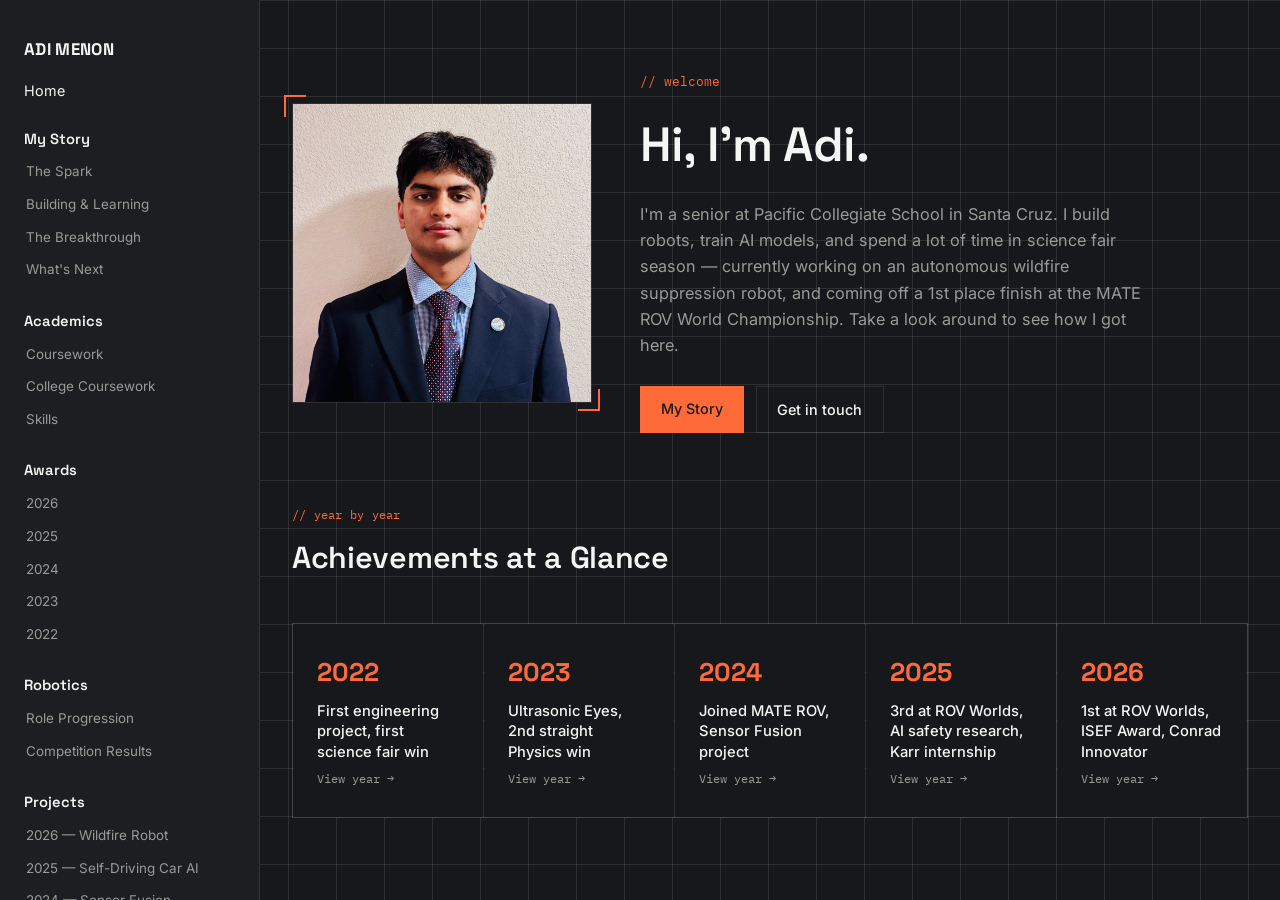
==== index.html @ d410057a "Add files via upload" ====
<!DOCTYPE html>
<html lang="en">
<head>
<meta charset="UTF-8">
<meta name="viewport" content="width=device-width, initial-scale=1.0">
<title>Adi Menon</title>
<meta name="description" content="Adi Menon — robotics, AI, and engineering">
<link rel="preconnect" href="https://fonts.googleapis.com">
<link rel="preconnect" href="https://fonts.gstatic.com" crossorigin>
<link href="https://fonts.googleapis.com/css2?family=Space+Grotesk:wght@500;600;700&family=Inter:wght@400;500;600&family=IBM+Plex+Mono:wght@500&display=swap" rel="stylesheet">
<link rel="stylesheet" href="styles.css">
</head>
<body>

<button class="nav-toggle" id="navToggle" aria-label="Open menu" aria-expanded="false">
  <span></span><span></span><span></span>
</button>

<nav class="sidebar" id="sidebar">
  <a class="brand" href="index.html">ADI MENON</a>
  <a class="sidebar-home active" href="index.html">Home</a>
  <div class="nav-group">
    <a class="nav-group-heading" href="story.html">My Story</a>
    <a class="sub-link" href="story.html#spark">The Spark</a>
    <a class="sub-link" href="story.html#building">Building &amp; Learning</a>
    <a class="sub-link" href="story.html#breakthrough">The Breakthrough</a>
    <a class="sub-link" href="story.html#next">What's Next</a>
  </div>
  <div class="nav-group">
    <a class="nav-group-heading" href="academics.html">Academics</a>
    <a class="sub-link" href="academics.html#coursework">Coursework</a>
    <a class="sub-link" href="academics.html#college-courses">College Coursework</a>
    <a class="sub-link" href="academics.html#skills">Skills</a>
  </div>
  <div class="nav-group">
    <a class="nav-group-heading" href="awards.html">Awards</a>
    <a class="sub-link" href="awards.html#awards-2026">2026</a>
    <a class="sub-link" href="awards.html#awards-2025">2025</a>
    <a class="sub-link" href="awards.html#awards-2024">2024</a>
    <a class="sub-link" href="awards.html#awards-2023">2023</a>
    <a class="sub-link" href="awards.html#awards-2022">2022</a>
  </div>
  <div class="nav-group">
    <a class="nav-group-heading" href="robotics.html">Robotics</a>
    <a class="sub-link" href="robotics.html#role-progression">Role Progression</a>
    <a class="sub-link" href="robotics.html#competition-results">Competition Results</a>
  </div>
  <div class="nav-group">
    <a class="nav-group-heading" href="projects.html">Projects</a>
    <a class="sub-link" href="projects.html#project-2026">2026 — Wildfire Robot</a>
    <a class="sub-link" href="projects.html#project-2025">2025 — Self-Driving Car AI</a>
    <a class="sub-link" href="projects.html#project-2024">2024 — Sensor Fusion</a>
    <a class="sub-link" href="projects.html#project-2023">2023 — Ultrasonic Eyes</a>
    <a class="sub-link" href="projects.html#project-2022">2022 — Flying Drones</a>
  </div>
  <div class="nav-group">
    <a class="nav-group-heading" href="press.html">Press</a>
  </div>
  <div class="nav-group">
    <a class="nav-group-heading" href="community.html">Community</a>
    <a class="sub-link" href="community.html#volunteering">Volunteering</a>
    <a class="sub-link" href="community.html#hobbies">Hobbies</a>
  </div>
  <a class="sidebar-contact" href="contact.html">Contact</a>
</nav>

<main>

  <section class="hero">
    <div class="hero-media">
      <img src="assets/adi_profile_headshot.jpeg" alt="Adi Menon">
      <div class="corner corner-tl"></div>
      <div class="corner corner-br"></div>
    </div>
    <div class="hero-content">
      <p class="hero-tag">// welcome</p>
      <h1>Hi, I'm Adi.</h1>
      <p class="hero-bio">
        I'm a senior at Pacific Collegiate School in Santa Cruz. I build robots,
        train AI models, and spend a lot of time in science fair season &mdash;
        currently working on an autonomous wildfire suppression robot, and
        coming off a 1st place finish at the MATE ROV World Championship.
        Take a look around to see how I got here.
      </p>
      <div class="hero-actions">
        <a class="btn" href="story.html">My Story</a>
        <a class="btn btn-ghost" href="contact.html">Get in touch</a>
      </div>
    </div>
  </section>

  <section class="year-cards-section">
    <div class="block-head">
      <span class="eyebrow-mono">// year by year</span>
      <h2>Achievements at a Glance</h2>
    </div>
    <div class="year-cards-grid">
      <a class="year-card" href="year-2022.html">
        <span class="year-card-year">2022</span>
        <span class="year-card-headline">First engineering project, first science fair win</span>
        <span class="year-card-more">View year &rarr;</span>
      </a>
      <a class="year-card" href="year-2023.html">
        <span class="year-card-year">2023</span>
        <span class="year-card-headline">Ultrasonic Eyes, 2nd straight Physics win</span>
        <span class="year-card-more">View year &rarr;</span>
      </a>
      <a class="year-card" href="year-2024.html">
        <span class="year-card-year">2024</span>
        <span class="year-card-headline">Joined MATE ROV, Sensor Fusion project</span>
        <span class="year-card-more">View year &rarr;</span>
      </a>
      <a class="year-card" href="year-2025.html">
        <span class="year-card-year">2025</span>
        <span class="year-card-headline">3rd at ROV Worlds, AI safety research, Karr internship</span>
        <span class="year-card-more">View year &rarr;</span>
      </a>
      <a class="year-card" href="year-2026.html">
        <span class="year-card-year">2026</span>
        <span class="year-card-headline">1st at ROV Worlds, ISEF Award, Conrad Innovator</span>
        <span class="year-card-more">View year &rarr;</span>
      </a>
    </div>
  </section>

</main>

<script src="script.js"></script>
</body>
</html>
---- styles.css ----
:root {
  --navy: #17181B;
  --panel: #1F2124;
  --panel-2: #1C1E21;
  --line: #F2F2F0;
  --line-dim: rgba(242, 242, 240, 0.10);
  --signal: #FF6A39;
  --muted: #9A9A96;
  --white: #F5F5F3;

  --display: "Space Grotesk", "Inter", sans-serif;
  --sans: "Inter", -apple-system, BlinkMacSystemFont, sans-serif;
  --mono: "IBM Plex Mono", monospace;
}

* { box-sizing: border-box; }

html { scroll-behavior: smooth; }

@media (prefers-reduced-motion: reduce) {
  html { scroll-behavior: auto; }
  * { transition: none !important; animation: none !important; }
}

body {
  margin: 0;
  background:
    linear-gradient(var(--line-dim) 1px, transparent 1px),
    linear-gradient(90deg, var(--line-dim) 1px, transparent 1px),
    var(--navy);
  background-size: 48px 48px, 48px 48px, auto;
  color: var(--white);
  font-family: var(--sans);
  line-height: 1.6;
}

a { color: inherit; }

h1, h2, h3 {
  font-family: var(--display);
  font-weight: 600;
  margin: 0;
  letter-spacing: -0.01em;
}

main {
  margin-left: 260px;
}

/* ---------- Sidebar nav (always visible, no dropdowns) ---------- */

.sidebar {
  position: fixed;
  top: 0;
  left: 0;
  bottom: 0;
  width: 260px;
  padding: 2.25rem 1.5rem;
  overflow-y: auto;
  background: var(--panel-2);
  border-right: 1px solid var(--line-dim);
  z-index: 40;
  display: flex;
  flex-direction: column;
  gap: 1.6rem;
}

.brand {
  font-family: var(--display);
  font-weight: 700;
  font-size: 1.05rem;
  letter-spacing: 0.02em;
  text-decoration: none;
  color: var(--white);
}

.sidebar-home {
  font-size: 0.9rem;
  text-decoration: none;
  color: var(--muted);
  margin-top: -0.6rem;
}

.sidebar-home:hover,
.sidebar-home.active { color: var(--white); }

.nav-group {
  display: flex;
  flex-direction: column;
  gap: 0.3rem;
}

.nav-group-heading {
  font-family: var(--display);
  font-size: 0.92rem;
  font-weight: 600;
  text-decoration: none;
  color: var(--white);
  margin-bottom: 0.15rem;
}

.nav-group-heading:hover { color: var(--signal); }

.nav-group-heading.active { color: var(--signal); }

.nav-group a.sub-link {
  font-size: 0.84rem;
  text-decoration: none;
  color: var(--muted);
  padding: 0.2rem 0 0.2rem 0.15rem;
  border-left: 2px solid transparent;
  margin-left: -0.15rem;
  transition: color 0.15s ease, border-color 0.15s ease;
}

.nav-group a.sub-link:hover {
  color: var(--white);
  border-left-color: var(--signal);
}

.sidebar-contact {
  margin-top: auto;
  font-size: 0.9rem;
  font-weight: 500;
  text-decoration: none;
  color: var(--signal);
}

.sidebar-contact:hover { color: #FF8557; }

.nav-toggle {
  display: none;
}

/* ---------- Page header (subpages) ---------- */

.page-header {
  max-width: 1080px;
  margin: 0 auto;
  padding: 3.5rem 2rem 2.5rem;
  border-bottom: 1px solid var(--line-dim);
}

.page-header h1 {
  font-size: 2.3rem;
  margin: 0.5rem 0 0.75rem;
}

.page-header p {
  color: var(--muted);
  max-width: 60ch;
  margin: 0;
}

/* ---------- Hero (home only) ---------- */

.hero {
  max-width: 1080px;
  margin: 0 auto;
  padding: 4.5rem 2rem 3.5rem;
  display: grid;
  grid-template-columns: 300px 1fr;
  gap: 3rem;
  align-items: center;
}

.hero-media {
  position: relative;
}

.hero-media img {
  width: 100%;
  aspect-ratio: 1 / 1;
  object-fit: cover;
  display: block;
  border: 1px solid var(--line-dim);
}

.corner {
  position: absolute;
  width: 22px;
  height: 22px;
  border: 2px solid var(--signal);
}

.corner-tl { top: -8px; left: -8px; border-right: none; border-bottom: none; }
.corner-br { bottom: -8px; right: -8px; border-left: none; border-top: none; }

.hero-tag {
  font-family: var(--mono);
  font-size: 0.8rem;
  color: var(--signal);
  margin: 0 0 0.9rem 0;
}

.hero-content h1 {
  font-size: 3rem;
  margin-bottom: 1.1rem;
}

.hero-bio {
  max-width: 52ch;
  color: var(--muted);
  font-size: 1.02rem;
  margin-bottom: 1.75rem;
}

.hero-actions {
  display: flex;
  gap: 0.75rem;
}

.btn {
  display: inline-block;
  text-decoration: none;
  font-size: 0.9rem;
  font-weight: 500;
  padding: 0.7rem 1.3rem;
  background: var(--signal);
  color: var(--navy);
  transition: background 0.15s ease, transform 0.15s ease;
}

.btn:hover { background: #FF8557; }

.btn-ghost {
  background: transparent;
  color: var(--white);
  border: 1px solid var(--line-dim);
}

.btn-ghost:hover { background: var(--panel); }

/* ---------- Stat strip ---------- */

.stat-strip {
  max-width: 1080px;
  margin: 0 auto;
  padding: 0 2rem 3.5rem;
  display: grid;
  grid-template-columns: repeat(4, 1fr);
  border-top: 1px solid var(--line-dim);
  border-bottom: 1px solid var(--line-dim);
}

.stat {
  padding: 1.75rem 1.25rem;
  border-left: 1px solid var(--line-dim);
  display: flex;
  flex-direction: column;
  gap: 0.4rem;
}

.stat:first-child { border-left: none; }

.stat-num {
  font-family: var(--display);
  font-size: 2.1rem;
  font-weight: 700;
  color: var(--signal);
}

.stat-label {
  font-size: 0.82rem;
  color: var(--muted);
  line-height: 1.4;
}

/* ---------- Section blocks ---------- */

.block {
  max-width: 1080px;
  margin: 0 auto;
  padding: 4.5rem 2rem;
}

.block-panel {
  max-width: none;
  background: var(--panel-2);
  border-top: 1px solid var(--line-dim);
  border-bottom: 1px solid var(--line-dim);
}

.block-panel > * {
  max-width: 1080px;
  margin-left: auto;
  margin-right: auto;
}

.block-head {
  margin-bottom: 2.5rem;
}

.eyebrow-mono {
  display: block;
  font-family: var(--mono);
  font-size: 0.75rem;
  color: var(--signal);
  margin-bottom: 0.6rem;
  letter-spacing: 0.02em;
}

.block-head h2 {
  font-size: 1.9rem;
}

/* Awards */

.award-grid {
  display: grid;
  grid-template-columns: repeat(3, 1fr);
  gap: 1px;
  background: var(--line-dim);
  border: 1px solid var(--line-dim);
}

.award-card {
  background: var(--navy);
  padding: 1.5rem;
  display: flex;
  flex-direction: column;
  gap: 0.4rem;
}

.award-year {
  font-family: var(--mono);
  font-size: 0.75rem;
  color: var(--signal);
}

.award-card h3 {
  font-size: 1.05rem;
}

.award-card p {
  margin: 0;
  color: var(--muted);
  font-size: 0.9rem;
}

/* Press */

.press-grid {
  display: grid;
  grid-template-columns: repeat(auto-fit, minmax(240px, 1fr));
  gap: 1.25rem;
}

.press-card {
  display: block;
  text-decoration: none;
  padding: 1.5rem;
  border: 1px solid var(--line-dim);
  transition: border-color 0.15s ease, transform 0.15s ease;
}

.press-card:hover {
  border-color: var(--signal);
  transform: translateY(-2px);
}

.press-source {
  font-family: var(--mono);
  font-size: 0.72rem;
  color: var(--muted);
  text-transform: uppercase;
  letter-spacing: 0.04em;
}

.press-card h3 {
  font-size: 1.05rem;
  margin: 0.6rem 0 1rem;
  color: var(--white);
}

.press-link {
  font-size: 0.85rem;
  color: var(--signal);
}

.press-note {
  margin-top: 1.5rem;
  font-size: 0.85rem;
  color: var(--muted);
  font-style: italic;
}

/* Projects */

.project-grid {
  display: grid;
  grid-template-columns: repeat(2, 1fr);
  gap: 1.5rem;
}

.project-card {
  border: 1px solid var(--line-dim);
  overflow: hidden;
}

.project-media {
  aspect-ratio: 16 / 9;
  overflow: hidden;
  background: var(--panel);
}

.project-media img {
  width: 100%;
  height: 100%;
  object-fit: cover;
  display: block;
}

.project-card h3,
.project-card > .project-year,
.project-card > p {
  margin: 0;
  padding: 0 1.25rem;
}

.project-year {
  display: block;
  font-family: var(--mono);
  font-size: 0.72rem;
  color: var(--signal);
  margin-top: 1.1rem !important;
}

.project-card h3 {
  font-size: 1.05rem;
  margin: 0.5rem 0 0.6rem !important;
}

.project-card p {
  color: var(--muted);
  font-size: 0.9rem;
  padding-bottom: 1.25rem !important;
}

/* Entry list (Robotics, Community) */

.entry-list {
  display: flex;
  flex-direction: column;
  gap: 1.75rem;
}

.entry {
  padding-bottom: 1.75rem;
  border-bottom: 1px solid var(--line-dim);
}

.entry:last-child { border-bottom: none; padding-bottom: 0; }

.entry h3 {
  font-size: 1.1rem;
  margin-bottom: 0.4rem;
}

.entry p {
  margin: 0;
  color: var(--muted);
}

/* Horizontal timeline */

.timeline-h {
  display: grid;
  grid-template-columns: repeat(4, 1fr);
  gap: 1.5rem;
}

.timeline-h-entry {
  border-top: 2px solid var(--signal);
  padding-top: 1rem;
}

.timeline-h-year {
  font-family: var(--mono);
  font-size: 0.75rem;
  color: var(--muted);
}

.timeline-h-entry h3 {
  font-size: 1.05rem;
  margin: 0.4rem 0 0.35rem;
}

.timeline-h-entry p {
  margin: 0;
  color: var(--muted);
  font-size: 0.9rem;
}

/* Contact */

.contact-block {
  text-align: center;
  padding-top: 3rem;
  padding-bottom: 3rem;
}

.contact-block h2 {
  font-size: 1.8rem;
  margin-bottom: 1.5rem;
}

.site-footer {
  text-align: center;
  padding: 2rem 2rem 3rem;
}

.site-footer a {
  font-size: 0.85rem;
  color: var(--muted);
  text-decoration: none;
}

.site-footer a:hover { color: var(--white); }

/* ---------- Storytelling chapters ---------- */

.chapter {
  max-width: 1080px;
  margin: 0 auto;
  padding: 4.5rem 2rem;
  display: grid;
  grid-template-columns: 90px 1fr;
  gap: 2.5rem;
}

.chapter-panel {
  max-width: none;
  background: var(--panel-2);
  border-top: 1px solid var(--line-dim);
  border-bottom: 1px solid var(--line-dim);
}

.chapter-panel > .chapter-marker,
.chapter-panel > .chapter-body {
  max-width: 1080px;
}

.chapter-panel {
  display: block;
}

.chapter-panel .chapter-inner {
  display: grid;
}

.chapter-marker {
  display: flex;
  flex-direction: column;
  align-items: center;
  gap: 0.75rem;
}

.chapter-num {
  font-family: var(--mono);
  font-size: 0.85rem;
  color: var(--signal);
  border: 1px solid var(--signal);
  width: 34px;
  height: 34px;
  border-radius: 50%;
  display: flex;
  align-items: center;
  justify-content: center;
  flex-shrink: 0;
}

.chapter-line {
  width: 1px;
  flex: 1;
  background: var(--line-dim);
}

.chapter-line-end {
  background: linear-gradient(to bottom, var(--line-dim), transparent);
}

.chapter-body h2 {
  font-size: 1.9rem;
  margin: 0.4rem 0 1.2rem;
}

.chapter-text {
  color: var(--muted);
  max-width: 62ch;
  margin: 0 0 1.1rem;
}

.chapter-text strong {
  color: var(--white);
  font-weight: 600;
}

.chip-row {
  display: flex;
  flex-wrap: wrap;
  gap: 0.6rem;
  margin-top: 1.5rem;
}

.chip {
  font-family: var(--mono);
  font-size: 0.72rem;
  color: var(--white);
  border: 1px solid var(--line-dim);
  padding: 0.45rem 0.8rem;
  white-space: nowrap;
}

.press-inline {
  margin-top: 2.5rem;
  padding-top: 2rem;
  border-top: 1px solid var(--line-dim);
}

.press-inline-label {
  font-family: var(--mono);
  font-size: 0.75rem;
  color: var(--signal);
  margin: 0 0 1.25rem;
}

@media (max-width: 880px) {
  .sidebar {
    transform: translateX(-100%);
    transition: transform 0.2s ease;
    box-shadow: 4px 0 20px rgba(0,0,0,0.4);
  }

  .sidebar.open {
    transform: translateX(0);
  }

  .nav-toggle {
    display: flex;
    flex-direction: column;
    justify-content: center;
    gap: 4px;
    position: fixed;
    top: 1.1rem;
    left: 1.1rem;
    z-index: 60;
    width: 38px;
    height: 38px;
    border-radius: 4px;
    border: 1px solid var(--line-dim);
    background: var(--panel-2);
    cursor: pointer;
    align-items: center;
  }

  .nav-toggle span {
    width: 18px;
    height: 2px;
    background: var(--white);
  }

  main {
    margin-left: 0;
    padding-top: 3.5rem;
  }
}


.year-cards-section {
  max-width: 1080px;
  margin: 0 auto;
  padding: 1rem 2rem 4.5rem;
}

.year-cards-grid {
  display: grid;
  grid-template-columns: repeat(5, 1fr);
  gap: 1px;
  background: var(--line-dim);
  border: 1px solid var(--line-dim);
}

.year-card {
  background: var(--navy);
  padding: 1.75rem 1.5rem;
  text-decoration: none;
  display: flex;
  flex-direction: column;
  gap: 0.5rem;
  transition: background 0.15s ease;
}

.year-card:hover {
  background: var(--panel);
}

.year-card-year {
  font-family: var(--display);
  font-size: 1.6rem;
  font-weight: 700;
  color: var(--signal);
}

.year-card-headline {
  font-size: 0.92rem;
  color: var(--white);
  font-weight: 500;
  line-height: 1.4;
}

.year-card-more {
  margin-top: auto;
  font-family: var(--mono);
  font-size: 0.72rem;
  color: var(--muted);
}

@media (max-width: 880px) {
  .year-cards-grid {
    grid-template-columns: 1fr;
  }
}

/* ---------- Year detail pages ---------- */

.year-nav {
  display: flex;
  justify-content: space-between;
  max-width: 1080px;
  margin: 0 auto;
  padding: 1.5rem 2rem 0;
  font-family: var(--mono);
  font-size: 0.8rem;
}

.year-nav a {
  text-decoration: none;
  color: var(--muted);
}

.year-nav a:hover { color: var(--signal); }

.year-nav .disabled {
  color: rgba(154, 154, 150, 0.3);
  pointer-events: none;
}



.media-gallery {
  display: grid;
  grid-template-columns: repeat(4, 1fr);
  gap: 0.6rem;
  margin-top: 1.75rem;
}

.media-gallery img {
  width: 100%;
  aspect-ratio: 4 / 3;
  object-fit: cover;
  border: 1px solid var(--line-dim);
  cursor: zoom-in;
}

.video-embed {
  margin-top: 1.5rem;
}

.video-embed video {
  width: 100%;
  max-width: 640px;
  display: block;
  border: 1px solid var(--line-dim);
  background: #000;
}

.media-caption {
  font-family: var(--mono);
  font-size: 0.75rem;
  color: var(--muted);
  margin: 0.6rem 0 0;
}

@media (max-width: 880px) {
  .media-gallery {
    grid-template-columns: repeat(2, 1fr);
  }

  .hero {
    grid-template-columns: 1fr;
    padding-top: 3rem;
  }

  .hero-media { max-width: 220px; }

  .hero-content h1 { font-size: 2.2rem; }

  .stat-strip {
    grid-template-columns: repeat(2, 1fr);
  }

  .stat:nth-child(3) { border-left: none; }

  .award-grid,
  .press-grid,
  .project-grid,
  .timeline-h {
    grid-template-columns: 1fr;
  }
}
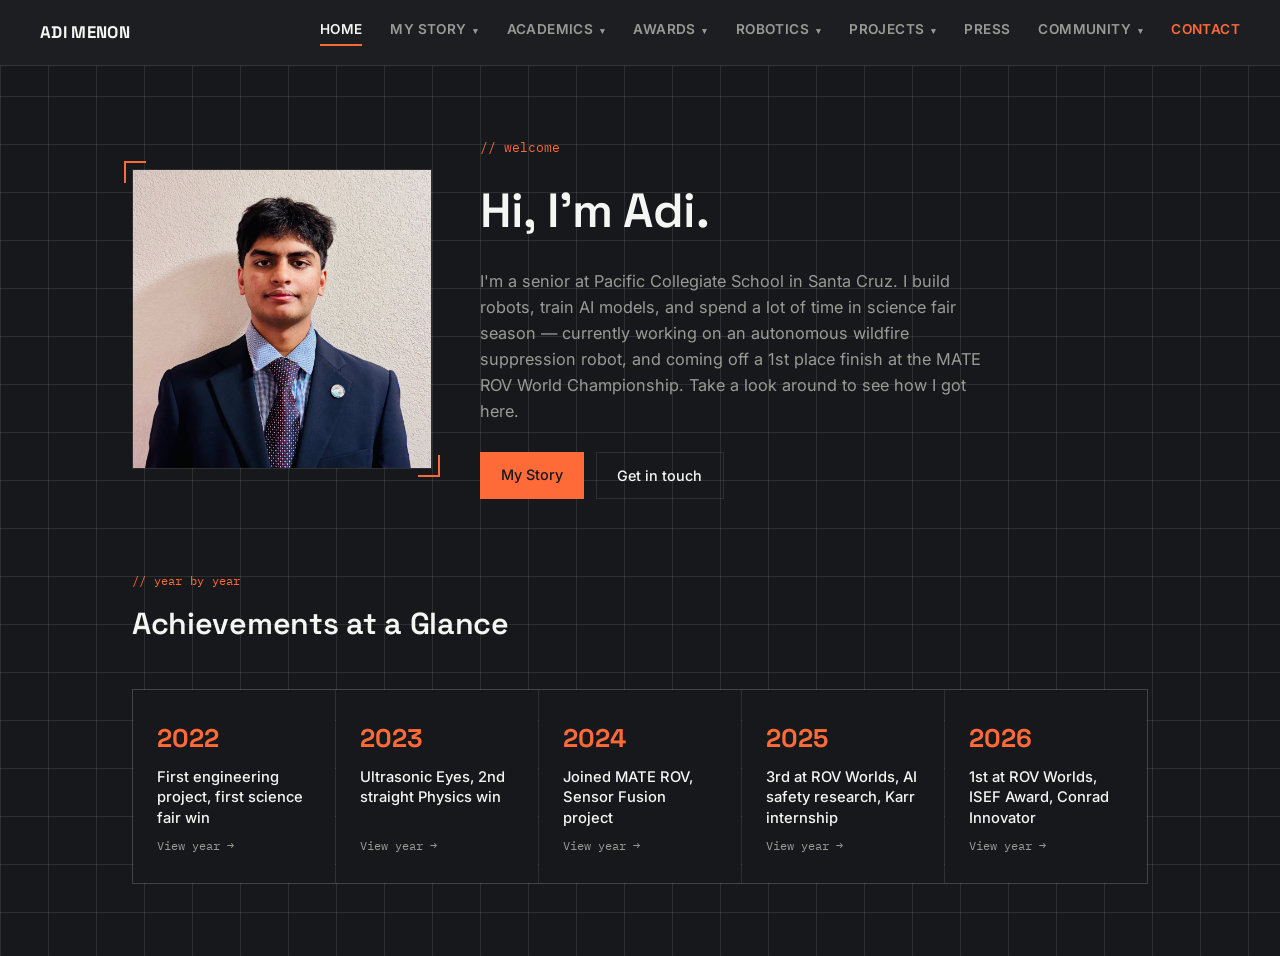
==== commit e2bff8ca: "Add files via upload" ====
--- a/index.html
+++ b/index.html
@@ -12,57 +12,143 @@
 </head>
 <body>
 
-<button class="nav-toggle" id="navToggle" aria-label="Open menu" aria-expanded="false">
-  <span></span><span></span><span></span>
-</button>
-
-<nav class="sidebar" id="sidebar">
+<header class="topbar">
   <a class="brand" href="index.html">ADI MENON</a>
-  <a class="sidebar-home active" href="index.html">Home</a>
-  <div class="nav-group">
-    <a class="nav-group-heading" href="story.html">My Story</a>
-    <a class="sub-link" href="story.html#spark">The Spark</a>
-    <a class="sub-link" href="story.html#building">Building &amp; Learning</a>
-    <a class="sub-link" href="story.html#breakthrough">The Breakthrough</a>
-    <a class="sub-link" href="story.html#next">What's Next</a>
-  </div>
-  <div class="nav-group">
-    <a class="nav-group-heading" href="academics.html">Academics</a>
-    <a class="sub-link" href="academics.html#coursework">Coursework</a>
-    <a class="sub-link" href="academics.html#college-courses">College Coursework</a>
-    <a class="sub-link" href="academics.html#skills">Skills</a>
-  </div>
-  <div class="nav-group">
-    <a class="nav-group-heading" href="awards.html">Awards</a>
-    <a class="sub-link" href="awards.html#awards-2026">2026</a>
-    <a class="sub-link" href="awards.html#awards-2025">2025</a>
-    <a class="sub-link" href="awards.html#awards-2024">2024</a>
-    <a class="sub-link" href="awards.html#awards-2023">2023</a>
-    <a class="sub-link" href="awards.html#awards-2022">2022</a>
-  </div>
-  <div class="nav-group">
-    <a class="nav-group-heading" href="robotics.html">Robotics</a>
-    <a class="sub-link" href="robotics.html#role-progression">Role Progression</a>
-    <a class="sub-link" href="robotics.html#competition-results">Competition Results</a>
-  </div>
-  <div class="nav-group">
-    <a class="nav-group-heading" href="projects.html">Projects</a>
-    <a class="sub-link" href="projects.html#project-2026">2026 — Wildfire Robot</a>
-    <a class="sub-link" href="projects.html#project-2025">2025 — Self-Driving Car AI</a>
-    <a class="sub-link" href="projects.html#project-2024">2024 — Sensor Fusion</a>
-    <a class="sub-link" href="projects.html#project-2023">2023 — Ultrasonic Eyes</a>
-    <a class="sub-link" href="projects.html#project-2022">2022 — Flying Drones</a>
-  </div>
-  <div class="nav-group">
-    <a class="nav-group-heading" href="press.html">Press</a>
-  </div>
-  <div class="nav-group">
-    <a class="nav-group-heading" href="community.html">Community</a>
-    <a class="sub-link" href="community.html#volunteering">Volunteering</a>
-    <a class="sub-link" href="community.html#hobbies">Hobbies</a>
-  </div>
-  <a class="sidebar-contact" href="contact.html">Contact</a>
-</nav>
+  <button class="nav-toggle" id="navToggle" aria-label="Open menu" aria-expanded="false">
+    <span></span><span></span><span></span>
+  </button>
+  <nav class="topnav" id="topnav">
+    <a href="index.html" class="active">Home</a>
+    <div class="nav-item">
+      <a href="story.html">My Story <span class="caret">&#9662;</span></a>
+      <div class="dropdown-panel">
+        <div class="dropdown-panel-inner">
+          <a class="dropdown-card" href="story.html#spark">
+            <span class="dropdown-card-title">The Spark</span>
+            <span class="dropdown-card-sub">2020–2023 · CZU fire → first robots</span>
+          </a>
+          <a class="dropdown-card" href="story.html#building">
+            <span class="dropdown-card-title">Building &amp; Learning</span>
+            <span class="dropdown-card-sub">2023–2025 · ROV team, AI research</span>
+          </a>
+          <a class="dropdown-card" href="story.html#breakthrough">
+            <span class="dropdown-card-title">The Breakthrough</span>
+            <span class="dropdown-card-sub">2026 · ROV Worlds win, ISEF, Conrad</span>
+          </a>
+          <a class="dropdown-card" href="story.html#next">
+            <span class="dropdown-card-title">What's Next</span>
+            <span class="dropdown-card-sub">Wildfire robot, senior year</span>
+          </a>
+        </div>
+      </div>
+    </div>
+    <div class="nav-item">
+      <a href="academics.html">Academics <span class="caret">&#9662;</span></a>
+      <div class="dropdown-panel">
+        <div class="dropdown-panel-inner">
+          <a class="dropdown-card" href="academics.html#coursework">
+            <span class="dropdown-card-title">Coursework</span>
+            <span class="dropdown-card-sub">9th–12th grade · GPA 4.34</span>
+          </a>
+          <a class="dropdown-card" href="academics.html#college-courses">
+            <span class="dropdown-card-title">College Coursework</span>
+            <span class="dropdown-card-sub">Stanford, UND, UC Scout</span>
+          </a>
+          <a class="dropdown-card" href="academics.html#skills">
+            <span class="dropdown-card-title">Skills</span>
+            <span class="dropdown-card-sub">Coding, electronics, robotics</span>
+          </a>
+        </div>
+      </div>
+    </div>
+    <div class="nav-item">
+      <a href="awards.html">Awards <span class="caret">&#9662;</span></a>
+      <div class="dropdown-panel">
+        <div class="dropdown-panel-inner">
+          <a class="dropdown-card" href="awards.html#awards-2026">
+            <span class="dropdown-card-title">2026</span>
+            <span class="dropdown-card-sub">ISEF Award, Best in Show, Conrad Innovator</span>
+          </a>
+          <a class="dropdown-card" href="awards.html#awards-2025">
+            <span class="dropdown-card-title">2025</span>
+            <span class="dropdown-card-sub">1st Computer Science, Genius Olympiad</span>
+          </a>
+          <a class="dropdown-card" href="awards.html#awards-2024">
+            <span class="dropdown-card-title">2024</span>
+            <span class="dropdown-card-sub">1st Physics, Yale STEM award</span>
+          </a>
+          <a class="dropdown-card" href="awards.html#awards-2023">
+            <span class="dropdown-card-title">2023</span>
+            <span class="dropdown-card-sub">1st Physics, CSEF 3rd place</span>
+          </a>
+          <a class="dropdown-card" href="awards.html#awards-2022">
+            <span class="dropdown-card-title">2022</span>
+            <span class="dropdown-card-sub">1st Physics, US Metric award</span>
+          </a>
+        </div>
+      </div>
+    </div>
+    <div class="nav-item">
+      <a href="robotics.html">Robotics <span class="caret">&#9662;</span></a>
+      <div class="dropdown-panel">
+        <div class="dropdown-panel-inner">
+          <a class="dropdown-card" href="robotics.html#role-progression">
+            <span class="dropdown-card-title">Role Progression</span>
+            <span class="dropdown-card-sub">Navigator → Circuit Designer → VP Engineering</span>
+          </a>
+          <a class="dropdown-card" href="robotics.html#competition-results">
+            <span class="dropdown-card-title">Competition Results</span>
+            <span class="dropdown-card-sub">1st Worlds 2026, 3rd Worlds 2025</span>
+          </a>
+        </div>
+      </div>
+    </div>
+    <div class="nav-item">
+      <a href="projects.html">Projects <span class="caret">&#9662;</span></a>
+      <div class="dropdown-panel">
+        <div class="dropdown-panel-inner">
+          <a class="dropdown-card" href="projects.html#project-2026">
+            <span class="dropdown-card-title">2026 — Wildfire Robot</span>
+            <span class="dropdown-card-sub">YOLOv8 + sensor fusion, photos &amp; video</span>
+          </a>
+          <a class="dropdown-card" href="projects.html#project-2025">
+            <span class="dropdown-card-title">2025 — Self-Driving Car AI</span>
+            <span class="dropdown-card-sub">ResNet-50 vs. VGG-16</span>
+          </a>
+          <a class="dropdown-card" href="projects.html#project-2024">
+            <span class="dropdown-card-title">2024 — Sensor Fusion</span>
+            <span class="dropdown-card-sub">LiDAR + Ultrasonic + IR</span>
+          </a>
+          <a class="dropdown-card" href="projects.html#project-2023">
+            <span class="dropdown-card-title">2023 — Ultrasonic Eyes</span>
+            <span class="dropdown-card-sub">HC-SR04 accuracy testing</span>
+          </a>
+          <a class="dropdown-card" href="projects.html#project-2022">
+            <span class="dropdown-card-title">2022 — Flying Drones</span>
+            <span class="dropdown-card-sub">First engineering project</span>
+          </a>
+        </div>
+      </div>
+    </div>
+    <a href="press.html">Press</a>
+    <div class="nav-item">
+      <a href="community.html">Community <span class="caret">&#9662;</span></a>
+      <div class="dropdown-panel">
+        <div class="dropdown-panel-inner">
+          <a class="dropdown-card" href="community.html#volunteering">
+            <span class="dropdown-card-title">Volunteering</span>
+            <span class="dropdown-card-sub">Aegis Living, PCS, YouthServe, Teen Kitchen</span>
+          </a>
+          <a class="dropdown-card" href="community.html#hobbies">
+            <span class="dropdown-card-title">Hobbies</span>
+            <span class="dropdown-card-sub">Guitar, woodworking, tennis, cooking</span>
+          </a>
+        </div>
+      </div>
+    </div>
+    <a class="nav-contact" href="contact.html">Contact</a>
+  </nav>
+</header>
 
 <main>
 
--- a/styles.css
+++ b/styles.css
@@ -44,25 +44,22 @@
 }
 
 main {
-  margin-left: 260px;
-}
-
-/* ---------- Sidebar nav (always visible, no dropdowns) ---------- */
-
-.sidebar {
-  position: fixed;
+  margin-left: 0;
+}
+
+/* ---------- Top nav (flat, horizontal) ---------- */
+
+.topbar {
+  position: sticky;
   top: 0;
-  left: 0;
-  bottom: 0;
-  width: 260px;
-  padding: 2.25rem 1.5rem;
-  overflow-y: auto;
+  z-index: 40;
+  display: flex;
+  align-items: center;
+  justify-content: space-between;
+  gap: 1.5rem;
+  padding: 1.2rem 2.5rem;
   background: var(--panel-2);
-  border-right: 1px solid var(--line-dim);
-  z-index: 40;
-  display: flex;
-  flex-direction: column;
-  gap: 1.6rem;
+  border-bottom: 1px solid var(--line-dim);
 }
 
 .brand {
@@ -72,61 +69,50 @@
   letter-spacing: 0.02em;
   text-decoration: none;
   color: var(--white);
-}
-
-.sidebar-home {
-  font-size: 0.9rem;
+  flex-shrink: 0;
+}
+
+.topnav {
+  display: flex;
+  gap: 1.75rem;
+  align-items: center;
+  flex-wrap: wrap;
+}
+
+.topnav a {
+  font-size: 0.85rem;
+  font-weight: 600;
+  letter-spacing: 0.03em;
+  text-transform: uppercase;
   text-decoration: none;
   color: var(--muted);
-  margin-top: -0.6rem;
-}
-
-.sidebar-home:hover,
-.sidebar-home.active { color: var(--white); }
-
-.nav-group {
-  display: flex;
-  flex-direction: column;
-  gap: 0.3rem;
-}
-
-.nav-group-heading {
-  font-family: var(--display);
-  font-size: 0.92rem;
-  font-weight: 600;
-  text-decoration: none;
+  transition: color 0.15s ease;
+  padding-bottom: 3px;
+  border-bottom: 2px solid transparent;
+}
+
+.topnav a:hover { color: var(--white); }
+
+.topnav a.active {
   color: var(--white);
-  margin-bottom: 0.15rem;
-}
-
-.nav-group-heading:hover { color: var(--signal); }
-
-.nav-group-heading.active { color: var(--signal); }
-
-.nav-group a.sub-link {
-  font-size: 0.84rem;
-  text-decoration: none;
-  color: var(--muted);
-  padding: 0.2rem 0 0.2rem 0.15rem;
-  border-left: 2px solid transparent;
-  margin-left: -0.15rem;
-  transition: color 0.15s ease, border-color 0.15s ease;
-}
-
-.nav-group a.sub-link:hover {
-  color: var(--white);
-  border-left-color: var(--signal);
-}
-
-.sidebar-contact {
-  margin-top: auto;
-  font-size: 0.9rem;
-  font-weight: 500;
-  text-decoration: none;
-  color: var(--signal);
-}
-
-.sidebar-contact:hover { color: #FF8557; }
+  border-bottom-color: var(--signal);
+}
+
+.caret {
+  display: inline-block;
+  font-size: 0.65em;
+  margin-left: 0.2rem;
+  transition: transform 0.15s ease, color 0.15s ease;
+}
+
+.nav-item.open .caret {
+  color: var(--signal);
+  transform: rotate(180deg);
+}
+
+.nav-contact {
+  color: var(--signal) !important;
+}
 
 .nav-toggle {
   display: none;
@@ -626,14 +612,31 @@
 }
 
 @media (max-width: 880px) {
-  .sidebar {
-    transform: translateX(-100%);
+  .topnav {
+    position: fixed;
+    top: 61px;
+    left: 0;
+    right: 0;
+    flex-direction: column;
+    align-items: flex-start;
+    gap: 0;
+    background: var(--panel-2);
+    border-bottom: 1px solid var(--line-dim);
+    transform: translateY(-150%);
     transition: transform 0.2s ease;
-    box-shadow: 4px 0 20px rgba(0,0,0,0.4);
-  }
-
-  .sidebar.open {
-    transform: translateX(0);
+    padding: 0.5rem 2rem 1rem;
+    max-height: calc(100vh - 61px);
+    overflow-y: auto;
+  }
+
+  .topnav.open {
+    transform: translateY(0);
+  }
+
+  .topnav a {
+    width: 100%;
+    padding: 0.75rem 0;
+    border-bottom: 1px solid var(--line-dim);
   }
 
   .nav-toggle {
@@ -641,28 +644,111 @@
     flex-direction: column;
     justify-content: center;
     gap: 4px;
-    position: fixed;
-    top: 1.1rem;
-    left: 1.1rem;
-    z-index: 60;
-    width: 38px;
-    height: 38px;
-    border-radius: 4px;
+    width: 34px;
+    height: 34px;
     border: 1px solid var(--line-dim);
-    background: var(--panel-2);
+    background: transparent;
     cursor: pointer;
     align-items: center;
   }
 
   .nav-toggle span {
-    width: 18px;
+    width: 16px;
     height: 2px;
     background: var(--white);
   }
-
-  main {
-    margin-left: 0;
-    padding-top: 3.5rem;
+}
+
+/* ---------- Nav dropdowns (hover with delay on desktop, tap on mobile) ---------- */
+
+.nav-item {
+  position: relative;
+  display: flex;
+  align-items: center;
+}
+
+.dropdown-panel {
+  display: none;
+  position: absolute;
+  top: 100%;
+  left: 0;
+  margin-top: 0;
+  padding-top: 0.9rem;
+  min-width: 300px;
+  z-index: 60;
+}
+
+.dropdown-panel-inner {
+  background: var(--panel);
+  border: 1px solid var(--line-dim);
+  padding: 0.5rem;
+  display: flex;
+  flex-direction: column;
+  gap: 0.15rem;
+  box-shadow: 0 12px 24px rgba(0,0,0,0.35);
+}
+
+.nav-item.open .dropdown-panel {
+  display: block;
+}
+
+a.dropdown-card {
+  display: flex;
+  flex-direction: column;
+  gap: 0.15rem;
+  text-decoration: none;
+  padding: 0.65rem 0.75rem;
+  border-radius: 2px;
+  border-bottom: none;
+  text-transform: none;
+  letter-spacing: normal;
+  font-weight: 400;
+  transition: background 0.12s ease;
+}
+
+a.dropdown-card:hover,
+a.dropdown-card:focus {
+  background: var(--panel-2);
+  color: inherit;
+}
+
+.dropdown-card-title {
+  font-size: 0.88rem;
+  font-weight: 500;
+  color: var(--white);
+}
+
+.dropdown-card-sub {
+  font-family: var(--mono);
+  font-size: 0.72rem;
+  color: var(--muted);
+}
+
+@media (max-width: 880px) {
+  .nav-item {
+    flex-direction: column;
+    align-items: flex-start;
+    width: 100%;
+  }
+
+  .dropdown-panel {
+    display: none;
+    position: static;
+    padding-top: 0;
+    width: 100%;
+  }
+
+  .nav-item.open .dropdown-panel {
+    display: block;
+  }
+
+  .dropdown-panel-inner {
+    border: none;
+    border-left: 2px solid var(--line-dim);
+    background: transparent;
+    box-shadow: none;
+    padding: 0.25rem 0 0.5rem 0.75rem;
+    margin-left: 0.2rem;
   }
 }
 
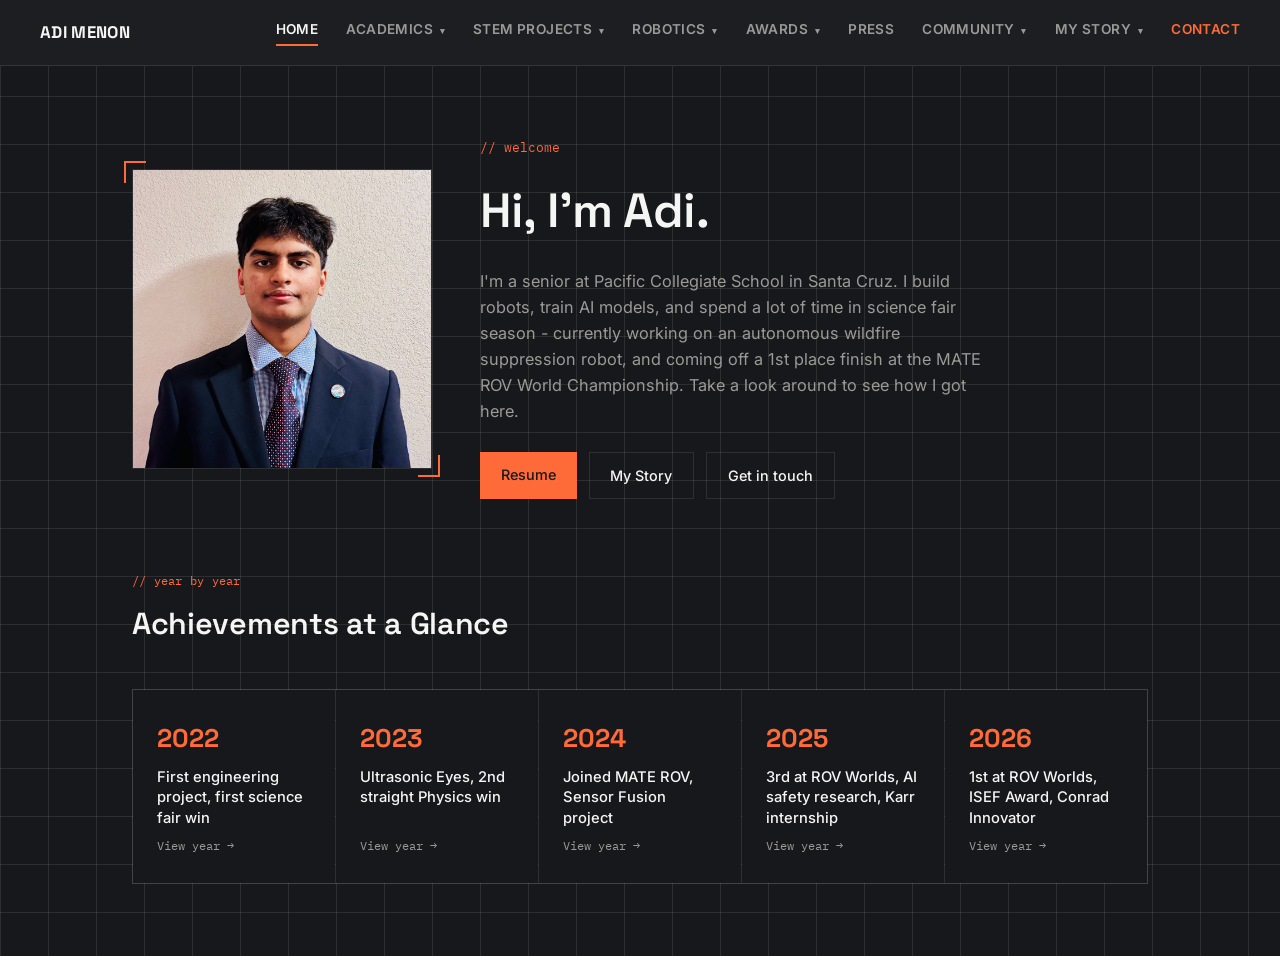
==== commit df53e7d2: "Add files via upload" ====
--- a/index.html
+++ b/index.html
@@ -4,7 +4,7 @@
 <meta charset="UTF-8">
 <meta name="viewport" content="width=device-width, initial-scale=1.0">
 <title>Adi Menon</title>
-<meta name="description" content="Adi Menon — robotics, AI, and engineering">
+<meta name="description" content="Adi Menon - robotics, AI, and engineering">
 <link rel="preconnect" href="https://fonts.googleapis.com">
 <link rel="preconnect" href="https://fonts.gstatic.com" crossorigin>
 <link href="https://fonts.googleapis.com/css2?family=Space+Grotesk:wght@500;600;700&family=Inter:wght@400;500;600&family=IBM+Plex+Mono:wght@500&display=swap" rel="stylesheet">
@@ -20,6 +20,110 @@
   <nav class="topnav" id="topnav">
     <a href="index.html" class="active">Home</a>
     <div class="nav-item">
+      <a href="academics.html">Academics <span class="caret">&#9662;</span></a>
+      <div class="dropdown-panel">
+        <div class="dropdown-panel-inner">
+          <a class="dropdown-card" href="academics.html#coursework">
+            <span class="dropdown-card-title">Coursework</span>
+            <span class="dropdown-card-sub">9th–12th grade · GPA 4.34</span>
+          </a>
+          <a class="dropdown-card" href="academics.html#college-courses">
+            <span class="dropdown-card-title">College Coursework</span>
+            <span class="dropdown-card-sub">Stanford, UND, UC Scout</span>
+          </a>
+          <a class="dropdown-card" href="academics.html#skills">
+            <span class="dropdown-card-title">Skills</span>
+            <span class="dropdown-card-sub">Coding, electronics, robotics</span>
+          </a>
+        </div>
+      </div>
+    </div>
+    <div class="nav-item">
+      <a href="projects.html">STEM Projects <span class="caret">&#9662;</span></a>
+      <div class="dropdown-panel">
+        <div class="dropdown-panel-inner">
+          <a class="dropdown-card" href="projects.html#project-2026">
+            <span class="dropdown-card-title">2026 - Wildfire Robot</span>
+            <span class="dropdown-card-sub">YOLOv8 + sensor fusion, photos &amp; video</span>
+          </a>
+          <a class="dropdown-card" href="projects.html#project-2025">
+            <span class="dropdown-card-title">2025 - Self-Driving Car AI</span>
+            <span class="dropdown-card-sub">ResNet-50 vs. VGG-16</span>
+          </a>
+          <a class="dropdown-card" href="projects.html#project-2024">
+            <span class="dropdown-card-title">2024 - Sensor Fusion</span>
+            <span class="dropdown-card-sub">LiDAR + Ultrasonic + IR</span>
+          </a>
+          <a class="dropdown-card" href="projects.html#project-2023">
+            <span class="dropdown-card-title">2023 - Ultrasonic Eyes</span>
+            <span class="dropdown-card-sub">HC-SR04 accuracy testing</span>
+          </a>
+          <a class="dropdown-card" href="projects.html#project-2022">
+            <span class="dropdown-card-title">2022 - Flying Drones</span>
+            <span class="dropdown-card-sub">First engineering project</span>
+          </a>
+        </div>
+      </div>
+    </div>
+    <div class="nav-item">
+      <a href="robotics.html">Robotics <span class="caret">&#9662;</span></a>
+      <div class="dropdown-panel">
+        <div class="dropdown-panel-inner">
+          <a class="dropdown-card" href="robotics.html#role-progression">
+            <span class="dropdown-card-title">Role Progression</span>
+            <span class="dropdown-card-sub">Navigator → Circuit Designer → VP Engineering</span>
+          </a>
+          <a class="dropdown-card" href="robotics.html#competition-results">
+            <span class="dropdown-card-title">Competition Results</span>
+            <span class="dropdown-card-sub">1st Worlds 2026, 3rd Worlds 2025</span>
+          </a>
+        </div>
+      </div>
+    </div>
+    <div class="nav-item">
+      <a href="awards.html">Awards <span class="caret">&#9662;</span></a>
+      <div class="dropdown-panel">
+        <div class="dropdown-panel-inner">
+          <a class="dropdown-card" href="awards.html#awards-2026">
+            <span class="dropdown-card-title">2026</span>
+            <span class="dropdown-card-sub">ISEF Award, Best in Show, Conrad Innovator</span>
+          </a>
+          <a class="dropdown-card" href="awards.html#awards-2025">
+            <span class="dropdown-card-title">2025</span>
+            <span class="dropdown-card-sub">1st Computer Science, Genius Olympiad</span>
+          </a>
+          <a class="dropdown-card" href="awards.html#awards-2024">
+            <span class="dropdown-card-title">2024</span>
+            <span class="dropdown-card-sub">1st Physics, Yale STEM award</span>
+          </a>
+          <a class="dropdown-card" href="awards.html#awards-2023">
+            <span class="dropdown-card-title">2023</span>
+            <span class="dropdown-card-sub">1st Physics, CSEF 3rd place</span>
+          </a>
+          <a class="dropdown-card" href="awards.html#awards-2022">
+            <span class="dropdown-card-title">2022</span>
+            <span class="dropdown-card-sub">1st Physics, US Metric award</span>
+          </a>
+        </div>
+      </div>
+    </div>
+    <a href="press.html">Press</a>
+    <div class="nav-item">
+      <a href="community.html">Community <span class="caret">&#9662;</span></a>
+      <div class="dropdown-panel">
+        <div class="dropdown-panel-inner">
+          <a class="dropdown-card" href="community.html#volunteering">
+            <span class="dropdown-card-title">Volunteering</span>
+            <span class="dropdown-card-sub">Aegis Living, PCS, YouthServe, Teen Kitchen</span>
+          </a>
+          <a class="dropdown-card" href="community.html#hobbies">
+            <span class="dropdown-card-title">Hobbies</span>
+            <span class="dropdown-card-sub">Guitar, woodworking, tennis, cooking</span>
+          </a>
+        </div>
+      </div>
+    </div>
+    <div class="nav-item">
       <a href="story.html">My Story <span class="caret">&#9662;</span></a>
       <div class="dropdown-panel">
         <div class="dropdown-panel-inner">
@@ -39,109 +143,21 @@
             <span class="dropdown-card-title">What's Next</span>
             <span class="dropdown-card-sub">Wildfire robot, senior year</span>
           </a>
-        </div>
-      </div>
-    </div>
-    <div class="nav-item">
-      <a href="academics.html">Academics <span class="caret">&#9662;</span></a>
-      <div class="dropdown-panel">
-        <div class="dropdown-panel-inner">
-          <a class="dropdown-card" href="academics.html#coursework">
-            <span class="dropdown-card-title">Coursework</span>
-            <span class="dropdown-card-sub">9th–12th grade · GPA 4.34</span>
-          </a>
-          <a class="dropdown-card" href="academics.html#college-courses">
-            <span class="dropdown-card-title">College Coursework</span>
-            <span class="dropdown-card-sub">Stanford, UND, UC Scout</span>
-          </a>
-          <a class="dropdown-card" href="academics.html#skills">
-            <span class="dropdown-card-title">Skills</span>
-            <span class="dropdown-card-sub">Coding, electronics, robotics</span>
-          </a>
-        </div>
-      </div>
-    </div>
-    <div class="nav-item">
-      <a href="awards.html">Awards <span class="caret">&#9662;</span></a>
-      <div class="dropdown-panel">
-        <div class="dropdown-panel-inner">
-          <a class="dropdown-card" href="awards.html#awards-2026">
-            <span class="dropdown-card-title">2026</span>
-            <span class="dropdown-card-sub">ISEF Award, Best in Show, Conrad Innovator</span>
-          </a>
-          <a class="dropdown-card" href="awards.html#awards-2025">
-            <span class="dropdown-card-title">2025</span>
-            <span class="dropdown-card-sub">1st Computer Science, Genius Olympiad</span>
-          </a>
-          <a class="dropdown-card" href="awards.html#awards-2024">
-            <span class="dropdown-card-title">2024</span>
-            <span class="dropdown-card-sub">1st Physics, Yale STEM award</span>
-          </a>
-          <a class="dropdown-card" href="awards.html#awards-2023">
-            <span class="dropdown-card-title">2023</span>
-            <span class="dropdown-card-sub">1st Physics, CSEF 3rd place</span>
-          </a>
-          <a class="dropdown-card" href="awards.html#awards-2022">
-            <span class="dropdown-card-title">2022</span>
-            <span class="dropdown-card-sub">1st Physics, US Metric award</span>
-          </a>
-        </div>
-      </div>
-    </div>
-    <div class="nav-item">
-      <a href="robotics.html">Robotics <span class="caret">&#9662;</span></a>
-      <div class="dropdown-panel">
-        <div class="dropdown-panel-inner">
-          <a class="dropdown-card" href="robotics.html#role-progression">
-            <span class="dropdown-card-title">Role Progression</span>
-            <span class="dropdown-card-sub">Navigator → Circuit Designer → VP Engineering</span>
-          </a>
-          <a class="dropdown-card" href="robotics.html#competition-results">
-            <span class="dropdown-card-title">Competition Results</span>
-            <span class="dropdown-card-sub">1st Worlds 2026, 3rd Worlds 2025</span>
-          </a>
-        </div>
-      </div>
-    </div>
-    <div class="nav-item">
-      <a href="projects.html">Projects <span class="caret">&#9662;</span></a>
-      <div class="dropdown-panel">
-        <div class="dropdown-panel-inner">
-          <a class="dropdown-card" href="projects.html#project-2026">
-            <span class="dropdown-card-title">2026 — Wildfire Robot</span>
-            <span class="dropdown-card-sub">YOLOv8 + sensor fusion, photos &amp; video</span>
-          </a>
-          <a class="dropdown-card" href="projects.html#project-2025">
-            <span class="dropdown-card-title">2025 — Self-Driving Car AI</span>
-            <span class="dropdown-card-sub">ResNet-50 vs. VGG-16</span>
-          </a>
-          <a class="dropdown-card" href="projects.html#project-2024">
-            <span class="dropdown-card-title">2024 — Sensor Fusion</span>
-            <span class="dropdown-card-sub">LiDAR + Ultrasonic + IR</span>
-          </a>
-          <a class="dropdown-card" href="projects.html#project-2023">
-            <span class="dropdown-card-title">2023 — Ultrasonic Eyes</span>
-            <span class="dropdown-card-sub">HC-SR04 accuracy testing</span>
-          </a>
-          <a class="dropdown-card" href="projects.html#project-2022">
-            <span class="dropdown-card-title">2022 — Flying Drones</span>
-            <span class="dropdown-card-sub">First engineering project</span>
-          </a>
-        </div>
-      </div>
-    </div>
-    <a href="press.html">Press</a>
-    <div class="nav-item">
-      <a href="community.html">Community <span class="caret">&#9662;</span></a>
-      <div class="dropdown-panel">
-        <div class="dropdown-panel-inner">
-          <a class="dropdown-card" href="community.html#volunteering">
-            <span class="dropdown-card-title">Volunteering</span>
-            <span class="dropdown-card-sub">Aegis Living, PCS, YouthServe, Teen Kitchen</span>
-          </a>
-          <a class="dropdown-card" href="community.html#hobbies">
-            <span class="dropdown-card-title">Hobbies</span>
-            <span class="dropdown-card-sub">Guitar, woodworking, tennis, cooking</span>
+          <a class="dropdown-card" href="story.html#curiosity-in-machines">
+            <span class="dropdown-card-title">Curiosity in Machines</span>
+            <span class="dropdown-card-sub">Cars, drones, Maker Faire</span>
+          </a>
+          <a class="dropdown-card" href="story.html#tenacious-learning">
+            <span class="dropdown-card-title">Tenacious Learning</span>
+            <span class="dropdown-card-sub">Teaching myself computer vision</span>
+          </a>
+          <a class="dropdown-card" href="story.html#passion-for-robotics">
+            <span class="dropdown-card-title">Passion for Robotics</span>
+            <span class="dropdown-card-sub">Firefighting robot build</span>
+          </a>
+          <a class="dropdown-card" href="story.html#hands-on-experimentation">
+            <span class="dropdown-card-title">Hands-On Experimentation</span>
+            <span class="dropdown-card-sub">4+ years perfecting avocado toast</span>
           </a>
         </div>
       </div>
@@ -163,13 +179,14 @@
       <h1>Hi, I'm Adi.</h1>
       <p class="hero-bio">
         I'm a senior at Pacific Collegiate School in Santa Cruz. I build robots,
-        train AI models, and spend a lot of time in science fair season &mdash;
+        train AI models, and spend a lot of time in science fair season -
         currently working on an autonomous wildfire suppression robot, and
         coming off a 1st place finish at the MATE ROV World Championship.
         Take a look around to see how I got here.
       </p>
       <div class="hero-actions">
-        <a class="btn" href="story.html">My Story</a>
+        <a class="btn" href="assets/adi-resume.pdf" target="_blank" rel="noopener">Resume</a>
+        <a class="btn btn-ghost" href="story.html">My Story</a>
         <a class="btn btn-ghost" href="contact.html">Get in touch</a>
       </div>
     </div>
--- a/styles.css
+++ b/styles.css
@@ -138,6 +138,85 @@
   margin: 0;
 }
 
+/* ---------- Page shell (content + on-this-page TOC) ---------- */
+
+.page-shell {
+  max-width: 1180px;
+  margin: 0 auto;
+  padding: 0 2rem;
+  display: flex;
+  gap: 2.5rem;
+  align-items: flex-start;
+}
+
+.page-toc {
+  flex: 0 0 190px;
+  position: sticky;
+  top: 90px;
+  display: flex;
+  flex-direction: column;
+  gap: 0.35rem;
+  padding-top: 4.5rem;
+}
+
+.page-toc-label {
+  font-family: var(--mono);
+  font-size: 0.7rem;
+  color: var(--muted);
+  margin-bottom: 0.4rem;
+  text-transform: uppercase;
+  letter-spacing: 0.04em;
+}
+
+.page-toc a {
+  font-size: 0.82rem;
+  color: var(--muted);
+  text-decoration: none;
+  padding: 0.3rem 0 0.3rem 0.65rem;
+  border-left: 2px solid transparent;
+  margin-left: -0.65rem;
+  transition: color 0.15s ease, border-color 0.15s ease;
+  line-height: 1.35;
+}
+
+.page-toc a:hover {
+  color: var(--white);
+  border-left-color: var(--line-dim);
+}
+
+.page-toc a.active {
+  color: var(--white);
+  border-left-color: var(--signal);
+}
+
+.page-main {
+  flex: 1;
+  min-width: 0;
+}
+
+.page-main .block,
+.page-main .chapter {
+  max-width: 100%;
+  margin: 0;
+}
+
+@media (max-width: 1080px) {
+  .page-toc {
+    display: none;
+  }
+
+  .page-shell {
+    display: block;
+    padding: 0;
+  }
+
+  .page-main .block,
+  .page-main .chapter {
+    max-width: 1080px;
+    margin: 0 auto;
+  }
+}
+
 /* ---------- Hero (home only) ---------- */
 
 .hero {
@@ -306,6 +385,15 @@
   display: flex;
   flex-direction: column;
   gap: 0.4rem;
+}
+
+a.award-card {
+  text-decoration: none;
+  transition: background 0.15s ease;
+}
+
+a.award-card:hover {
+  background: var(--panel);
 }
 
 .award-year {
@@ -672,20 +760,26 @@
   position: absolute;
   top: 100%;
   left: 0;
-  margin-top: 0;
-  padding-top: 0.9rem;
-  min-width: 300px;
+  min-width: 260px;
   z-index: 60;
 }
 
+.dropdown-panel.align-right {
+  left: auto;
+  right: 0;
+}
+
 .dropdown-panel-inner {
-  background: var(--panel);
-  border: 1px solid var(--line-dim);
-  padding: 0.5rem;
+  background: var(--panel-2);
+  padding: 0.6rem 1.1rem;
   display: flex;
   flex-direction: column;
-  gap: 0.15rem;
-  box-shadow: 0 12px 24px rgba(0,0,0,0.35);
+  gap: 0;
+  border-top: 3px solid var(--signal);
+  border-left: 1px solid var(--line-dim);
+  border-right: 1px solid var(--line-dim);
+  border-bottom: 1px solid var(--line-dim);
+  box-shadow: 0 16px 32px rgba(0,0,0,0.4);
 }
 
 .nav-item.open .dropdown-panel {
@@ -693,35 +787,29 @@
 }
 
 a.dropdown-card {
-  display: flex;
-  flex-direction: column;
-  gap: 0.15rem;
+  display: block;
   text-decoration: none;
-  padding: 0.65rem 0.75rem;
-  border-radius: 2px;
+  padding: 0.6rem 0;
+  font-size: 0.8rem;
+  font-weight: 600;
+  letter-spacing: 0.03em;
+  text-transform: uppercase;
+  color: var(--white);
+  border-bottom: 1px solid var(--line-dim);
+  transition: color 0.12s ease;
+}
+
+a.dropdown-card:last-child {
   border-bottom: none;
-  text-transform: none;
-  letter-spacing: normal;
-  font-weight: 400;
-  transition: background 0.12s ease;
 }
 
 a.dropdown-card:hover,
 a.dropdown-card:focus {
-  background: var(--panel-2);
-  color: inherit;
-}
-
-.dropdown-card-title {
-  font-size: 0.88rem;
-  font-weight: 500;
-  color: var(--white);
+  color: var(--signal);
 }
 
 .dropdown-card-sub {
-  font-family: var(--mono);
-  font-size: 0.72rem;
-  color: var(--muted);
+  display: none;
 }
 
 @media (max-width: 880px) {
@@ -734,7 +822,6 @@
   .dropdown-panel {
     display: none;
     position: static;
-    padding-top: 0;
     width: 100%;
   }
 
@@ -743,12 +830,16 @@
   }
 
   .dropdown-panel-inner {
-    border: none;
+    border-top: none;
     border-left: 2px solid var(--line-dim);
     background: transparent;
-    box-shadow: none;
     padding: 0.25rem 0 0.5rem 0.75rem;
     margin-left: 0.2rem;
+  }
+
+  a.dropdown-card {
+    padding: 0.5rem 0;
+    font-size: 0.8rem;
   }
 }
 
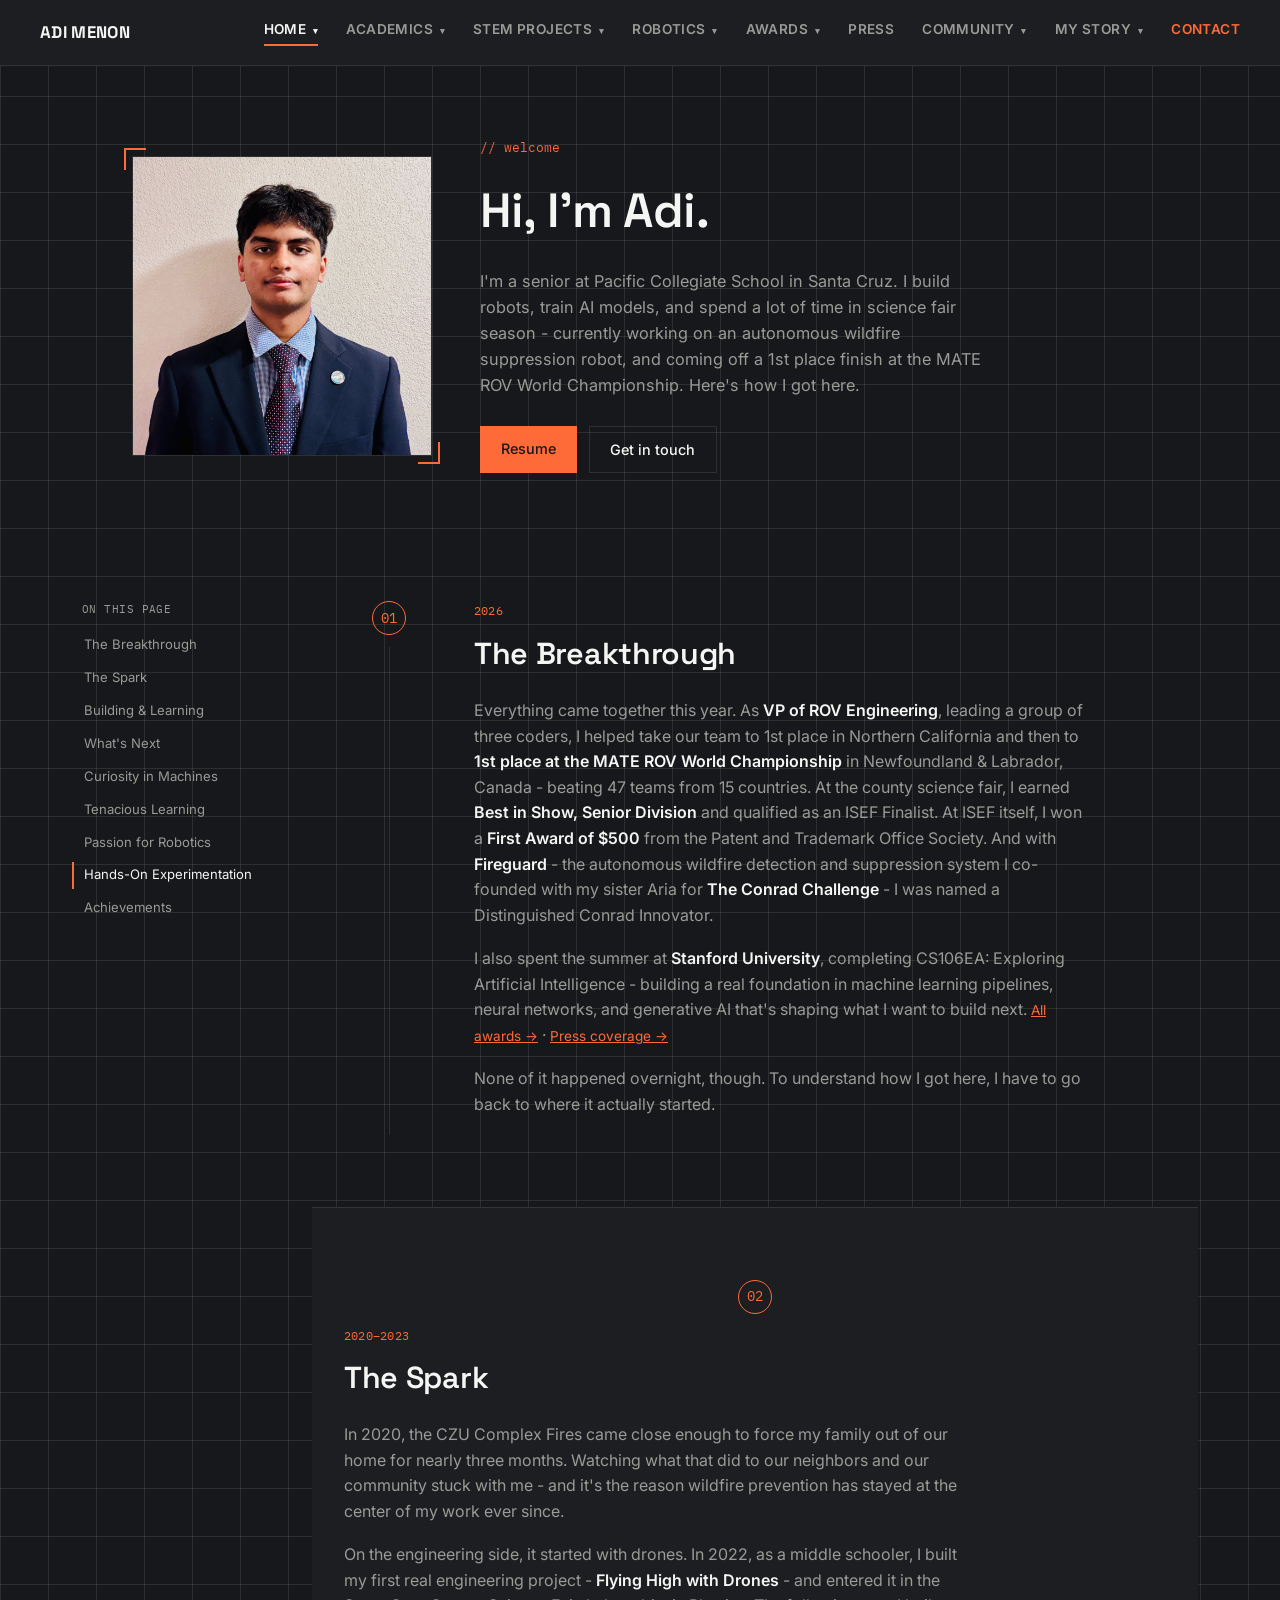
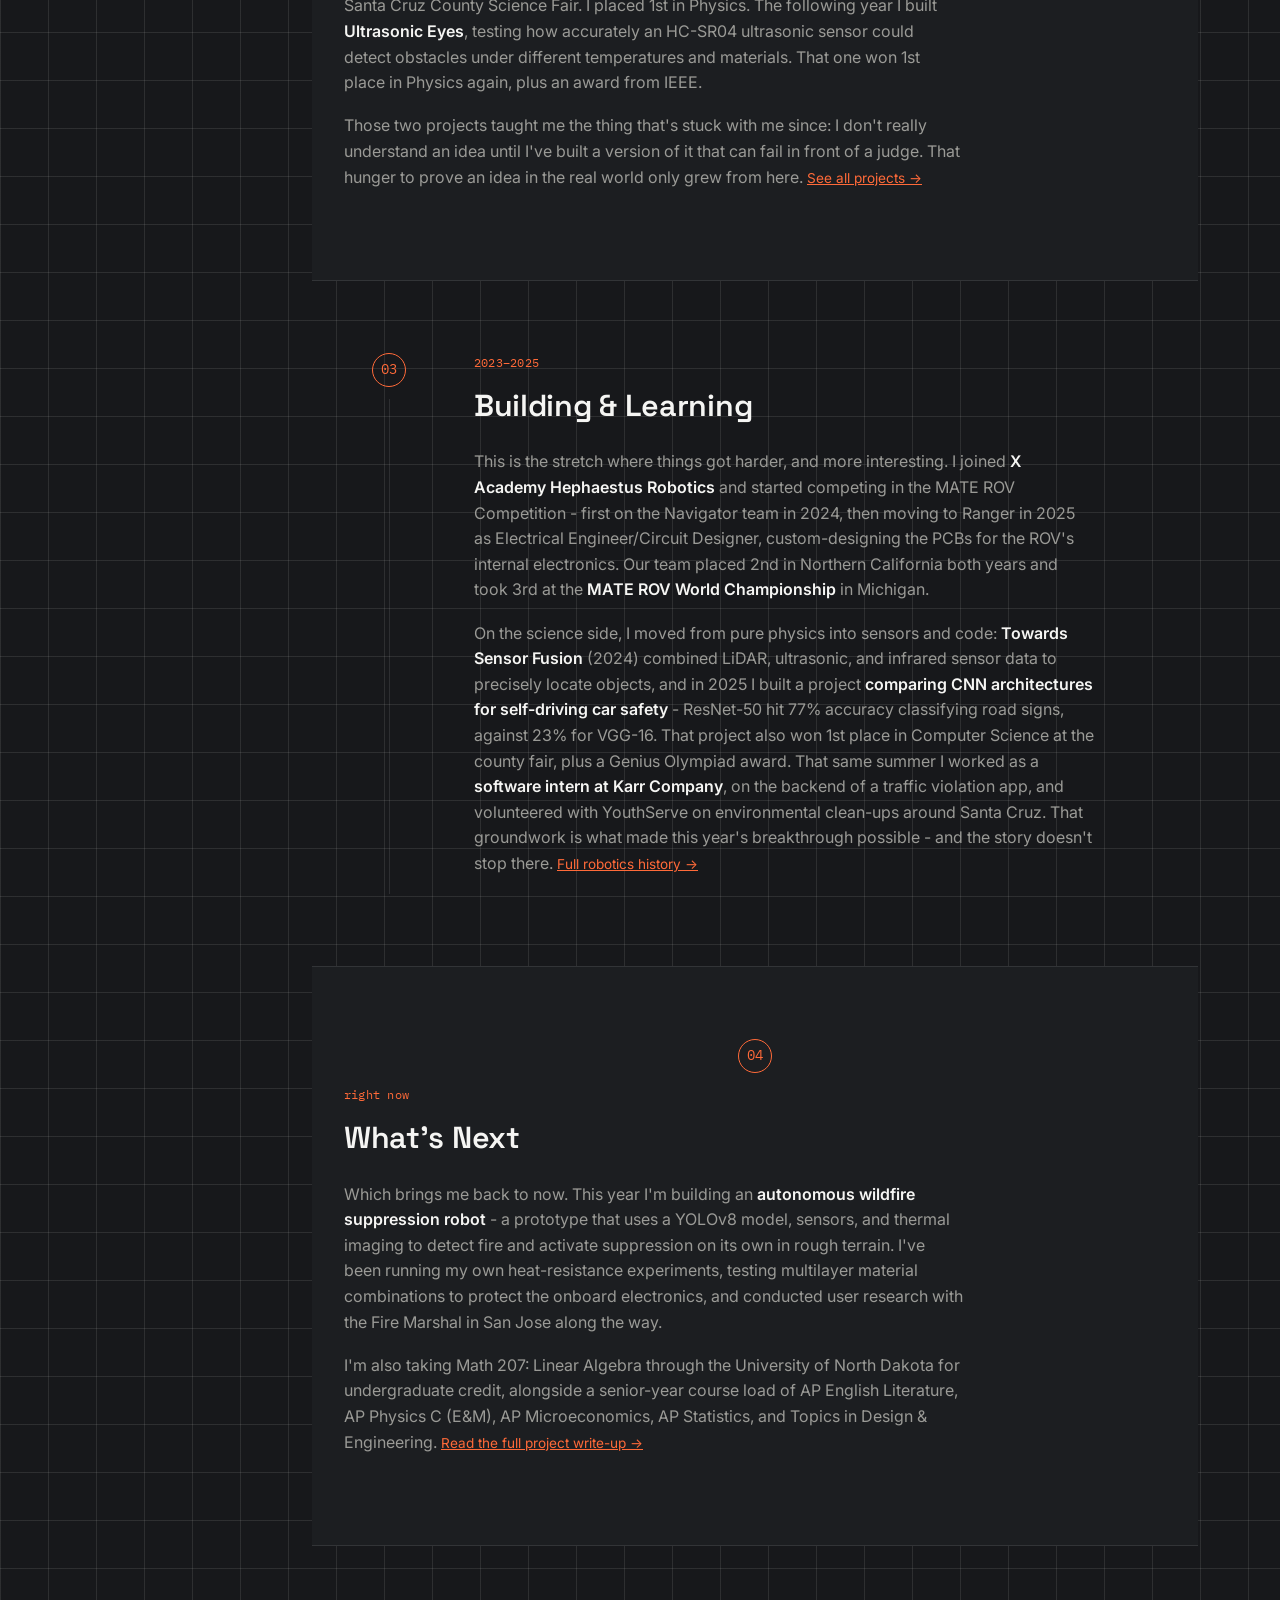
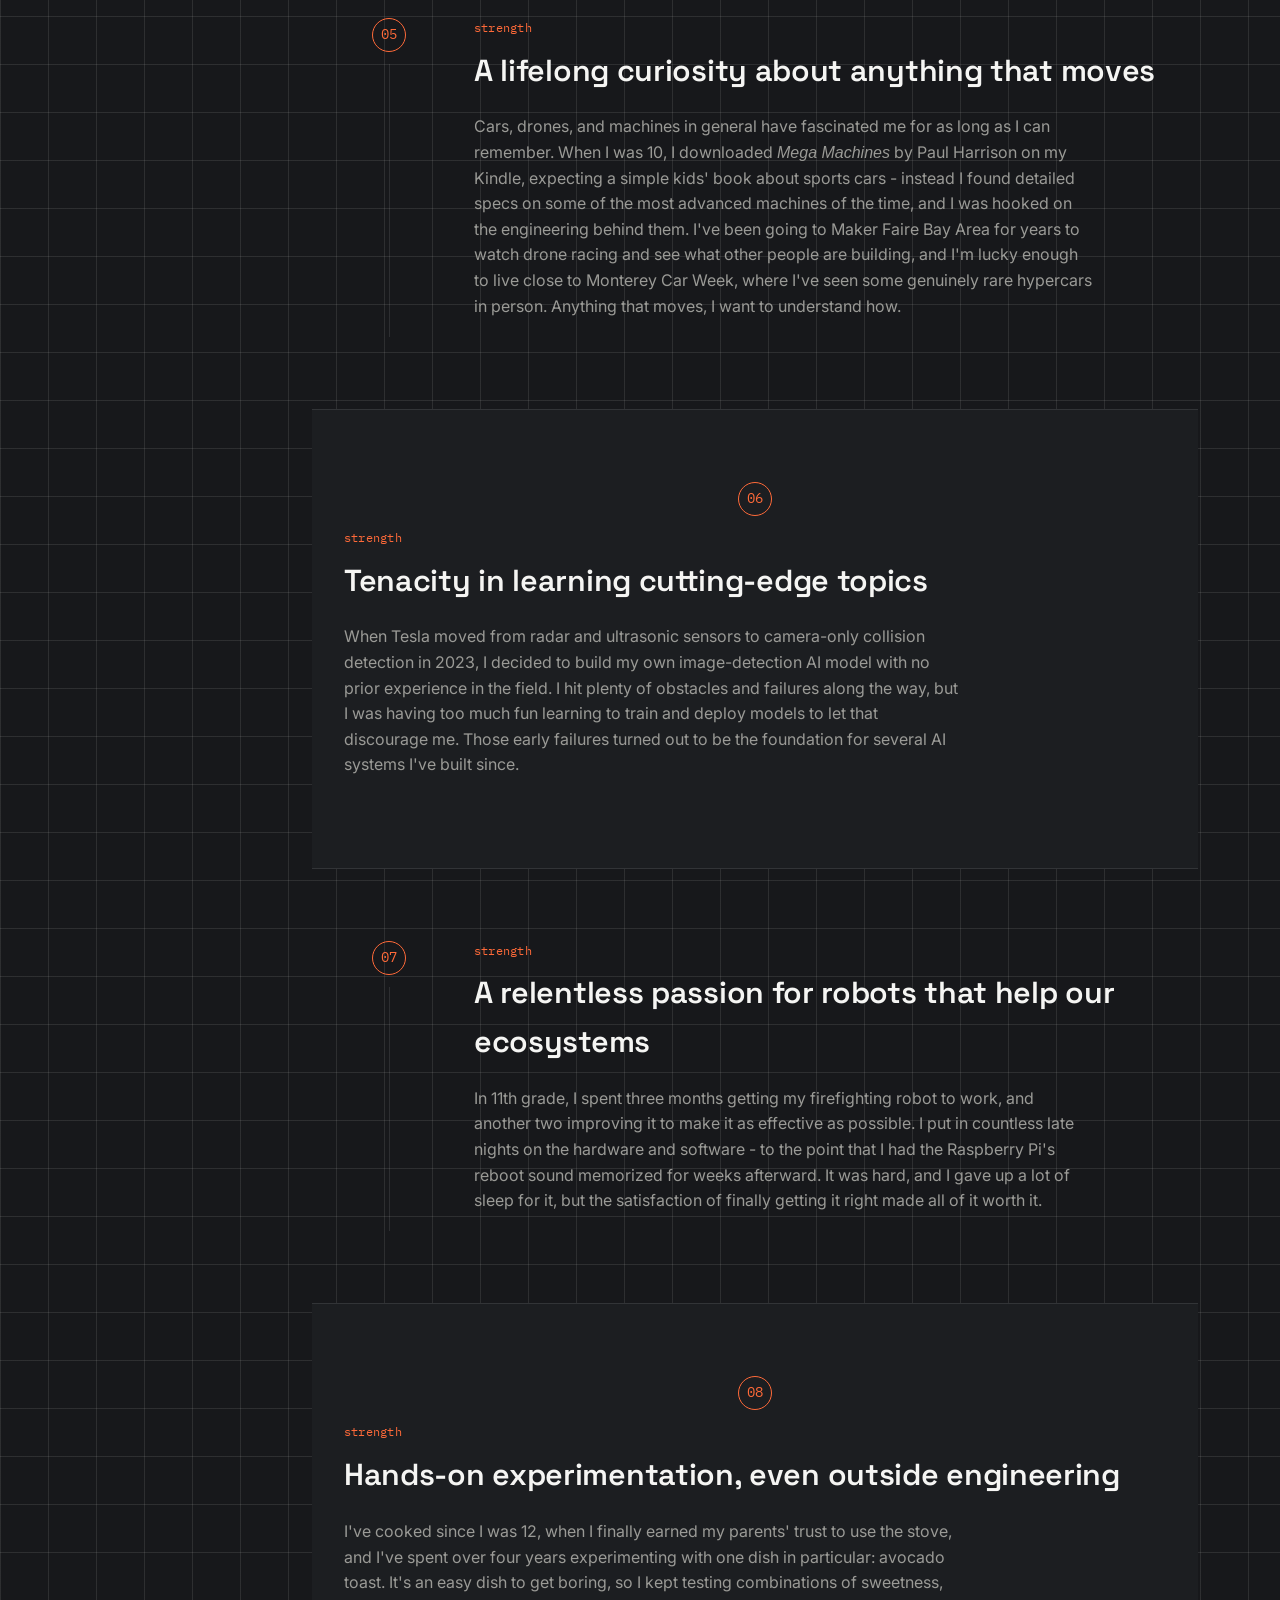
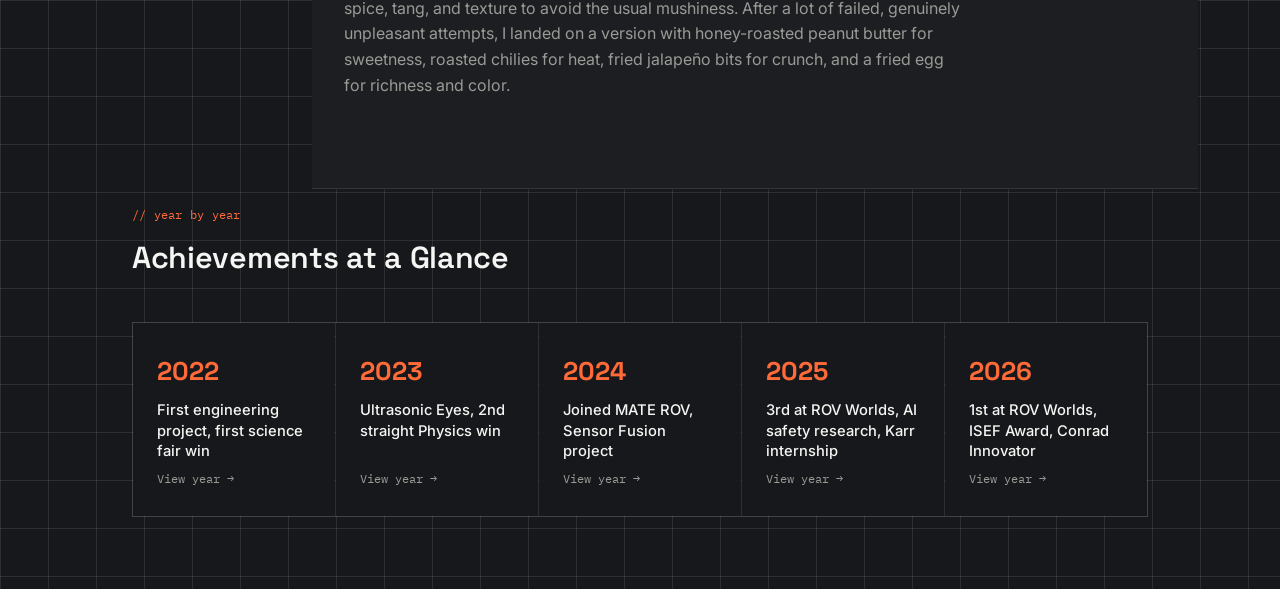
==== commit 96d6ba7b: "Add files via upload" ====
--- a/index.html
+++ b/index.html
@@ -18,7 +18,49 @@
     <span></span><span></span><span></span>
   </button>
   <nav class="topnav" id="topnav">
-    <a href="index.html" class="active">Home</a>
+    <div class="nav-item">
+      <a href="index.html" class="active">Home <span class="caret">&#9662;</span></a>
+      <div class="dropdown-panel">
+        <div class="dropdown-panel-inner">
+          <a class="dropdown-card" href="index.html#breakthrough">
+            <span class="dropdown-card-title">The Breakthrough</span>
+            <span class="dropdown-card-sub">2026 - ROV Worlds win, ISEF, Conrad</span>
+          </a>
+          <a class="dropdown-card" href="index.html#spark">
+            <span class="dropdown-card-title">The Spark</span>
+            <span class="dropdown-card-sub">2020-2023 - CZU fire to first robots</span>
+          </a>
+          <a class="dropdown-card" href="index.html#building">
+            <span class="dropdown-card-title">Building &amp; Learning</span>
+            <span class="dropdown-card-sub">2023-2025 - ROV team, AI research</span>
+          </a>
+          <a class="dropdown-card" href="index.html#next">
+            <span class="dropdown-card-title">What's Next</span>
+            <span class="dropdown-card-sub">Wildfire robot, senior year</span>
+          </a>
+          <a class="dropdown-card" href="index.html#curiosity-in-machines">
+            <span class="dropdown-card-title">Curiosity in Machines</span>
+            <span class="dropdown-card-sub">Cars, drones, Maker Faire</span>
+          </a>
+          <a class="dropdown-card" href="index.html#tenacious-learning">
+            <span class="dropdown-card-title">Tenacious Learning</span>
+            <span class="dropdown-card-sub">Teaching myself computer vision</span>
+          </a>
+          <a class="dropdown-card" href="index.html#passion-for-robotics">
+            <span class="dropdown-card-title">Passion for Robotics</span>
+            <span class="dropdown-card-sub">Firefighting robot build</span>
+          </a>
+          <a class="dropdown-card" href="index.html#hands-on-experimentation">
+            <span class="dropdown-card-title">Hands-On Experimentation</span>
+            <span class="dropdown-card-sub">4+ years perfecting avocado toast</span>
+          </a>
+          <a class="dropdown-card" href="index.html#achievements">
+            <span class="dropdown-card-title">Achievements</span>
+            <span class="dropdown-card-sub">Year-by-year highlights, 2022-2026</span>
+          </a>
+        </div>
+      </div>
+    </div>
     <div class="nav-item">
       <a href="academics.html">Academics <span class="caret">&#9662;</span></a>
       <div class="dropdown-panel">
@@ -127,17 +169,17 @@
       <a href="story.html">My Story <span class="caret">&#9662;</span></a>
       <div class="dropdown-panel">
         <div class="dropdown-panel-inner">
+          <a class="dropdown-card" href="story.html#breakthrough">
+            <span class="dropdown-card-title">The Breakthrough</span>
+            <span class="dropdown-card-sub">2026 - ROV Worlds win, ISEF, Conrad</span>
+          </a>
           <a class="dropdown-card" href="story.html#spark">
             <span class="dropdown-card-title">The Spark</span>
-            <span class="dropdown-card-sub">2020–2023 · CZU fire → first robots</span>
+            <span class="dropdown-card-sub">2020-2023 - CZU fire to first robots</span>
           </a>
           <a class="dropdown-card" href="story.html#building">
             <span class="dropdown-card-title">Building &amp; Learning</span>
-            <span class="dropdown-card-sub">2023–2025 · ROV team, AI research</span>
-          </a>
-          <a class="dropdown-card" href="story.html#breakthrough">
-            <span class="dropdown-card-title">The Breakthrough</span>
-            <span class="dropdown-card-sub">2026 · ROV Worlds win, ISEF, Conrad</span>
+            <span class="dropdown-card-sub">2023-2025 - ROV team, AI research</span>
           </a>
           <a class="dropdown-card" href="story.html#next">
             <span class="dropdown-card-title">What's Next</span>
@@ -182,17 +224,254 @@
         train AI models, and spend a lot of time in science fair season -
         currently working on an autonomous wildfire suppression robot, and
         coming off a 1st place finish at the MATE ROV World Championship.
-        Take a look around to see how I got here.
+        Here's how I got here.
       </p>
       <div class="hero-actions">
         <a class="btn" href="assets/adi-resume.pdf" target="_blank" rel="noopener">Resume</a>
-        <a class="btn btn-ghost" href="story.html">My Story</a>
         <a class="btn btn-ghost" href="contact.html">Get in touch</a>
       </div>
     </div>
   </section>
 
-  <section class="year-cards-section">
+  
+<div class="page-shell">
+  <aside class="page-toc">
+    <span class="page-toc-label">On this page</span>
+    <a href="#breakthrough">The Breakthrough</a>
+    <a href="#spark">The Spark</a>
+    <a href="#building">Building &amp; Learning</a>
+    <a href="#next">What's Next</a>
+    <a href="#curiosity-in-machines">Curiosity in Machines</a>
+    <a href="#tenacious-learning">Tenacious Learning</a>
+    <a href="#passion-for-robotics">Passion for Robotics</a>
+    <a href="#hands-on-experimentation">Hands-On Experimentation</a>
+    <a href="#achievements">Achievements</a>
+  </aside>
+  <div class="page-main">
+
+<section class="chapter" id="breakthrough">
+    <div class="chapter-marker">
+      <span class="chapter-num">01</span>
+      <span class="chapter-line"></span>
+    </div>
+    <div class="chapter-body">
+      <span class="eyebrow-mono">2026</span>
+      <h2>The Breakthrough</h2>
+      <p class="chapter-text">
+        Everything came together this year. As <strong>VP of ROV Engineering</strong>,
+        leading a group of three coders, I helped take our team to 1st place in
+        Northern California and then to <strong>1st place at the MATE ROV World
+        Championship</strong> in Newfoundland &amp; Labrador, Canada -
+        beating 47 teams from 15 countries. At the county science fair, I earned
+        <strong>Best in Show, Senior Division</strong> and qualified as an ISEF
+        Finalist. At ISEF itself, I won a <strong>First Award of $500</strong>
+        from the Patent and Trademark Office Society. And with
+        <strong>Fireguard</strong> - the autonomous wildfire detection and
+        suppression system I co-founded with my sister Aria for
+        <strong>The Conrad Challenge</strong> - I was named a Distinguished
+        Conrad Innovator.
+      </p>
+      <p class="chapter-text">
+        I also spent the summer at <strong>Stanford University</strong>, completing
+        CS106EA: Exploring Artificial Intelligence - building a real
+        foundation in machine learning pipelines, neural networks, and generative
+        AI that's shaping what I want to build next.
+        <a href="awards.html" class="press-link">All awards &rarr;</a> &middot;
+        <a href="press.html" class="press-link">Press coverage &rarr;</a>
+      </p>
+      <p class="chapter-text">
+        None of it happened overnight, though. To understand how I got here,
+        I have to go back to where it actually started.
+      </p>
+    </div>
+  </section>
+
+  <section class="chapter chapter-panel" id="spark">
+    <div class="chapter-marker">
+      <span class="chapter-num">02</span>
+      <span class="chapter-line"></span>
+    </div>
+    <div class="chapter-body">
+      <span class="eyebrow-mono">2020&ndash;2023</span>
+      <h2>The Spark</h2>
+      <p class="chapter-text">
+        In 2020, the CZU Complex Fires came close enough to force my family out of
+        our home for nearly three months. Watching what that did to our
+        neighbors and our community stuck with me - and it's the reason
+        wildfire prevention has stayed at the center of my work ever since.
+      </p>
+      <p class="chapter-text">
+        On the engineering side, it started with drones. In 2022, as a middle
+        schooler, I built my first real engineering project -
+        <strong>Flying High with Drones</strong> - and entered it in the
+        Santa Cruz County Science Fair. I placed 1st in Physics. The following
+        year I built <strong>Ultrasonic Eyes</strong>, testing how accurately an
+        HC-SR04 ultrasonic sensor could detect obstacles under different
+        temperatures and materials. That one won 1st place in Physics again,
+        plus an award from IEEE.
+      </p>
+      <p class="chapter-text">
+        Those two projects taught me the thing that's stuck with me since: I don't
+        really understand an idea until I've built a version of it that can fail
+        in front of a judge. That hunger to prove an idea in the real world
+        only grew from here.
+        <a href="projects.html" class="press-link">See all projects &rarr;</a>
+      </p>
+    </div>
+  </section>
+
+  <section class="chapter" id="building">
+    <div class="chapter-marker">
+      <span class="chapter-num">03</span>
+      <span class="chapter-line"></span>
+    </div>
+    <div class="chapter-body">
+      <span class="eyebrow-mono">2023&ndash;2025</span>
+      <h2>Building &amp; Learning</h2>
+      <p class="chapter-text">
+        This is the stretch where things got harder, and more interesting. I
+        joined <strong>X Academy Hephaestus Robotics</strong> and started
+        competing in the MATE ROV Competition - first on the Navigator
+        team in 2024, then moving to Ranger in 2025 as Electrical
+        Engineer/Circuit Designer, custom-designing the PCBs for the ROV's
+        internal electronics. Our team placed 2nd in Northern California both
+        years and took 3rd at the <strong>MATE ROV World Championship</strong>
+        in Michigan.
+      </p>
+      <p class="chapter-text">
+        On the science side, I moved from pure physics into sensors and code:
+        <strong>Towards Sensor Fusion</strong> (2024) combined LiDAR, ultrasonic,
+        and infrared sensor data to precisely locate objects, and in 2025 I built
+        a project <strong>comparing CNN architectures for self-driving car
+        safety</strong> - ResNet-50 hit 77% accuracy classifying road signs,
+        against 23% for VGG-16. That project also won 1st place in Computer
+        Science at the county fair, plus a Genius Olympiad award. That same
+        summer I worked as a <strong>software intern at Karr Company</strong>,
+        on the backend of a traffic violation app, and volunteered with
+        YouthServe on environmental clean-ups around Santa Cruz. That
+        groundwork is what made this year's breakthrough possible - and the
+        story doesn't stop there.
+        <a href="robotics.html" class="press-link">Full robotics history &rarr;</a>
+      </p>
+    </div>
+  </section>
+
+  <section class="chapter chapter-panel" id="next">
+    <div class="chapter-marker">
+      <span class="chapter-num">04</span>
+      <span class="chapter-line"></span>
+    </div>
+    <div class="chapter-body">
+      <span class="eyebrow-mono">right now</span>
+      <h2>What's Next</h2>
+      <p class="chapter-text">
+        Which brings me back to now. This year I'm building an <strong>autonomous wildfire suppression
+        robot</strong> - a prototype that uses a YOLOv8 model, sensors, and
+        thermal imaging to detect fire and activate suppression on its own in
+        rough terrain. I've been running my own heat-resistance experiments,
+        testing multilayer material combinations to protect the onboard
+        electronics, and conducted user research with the Fire Marshal in San
+        Jose along the way.
+      </p>
+      <p class="chapter-text">
+        I'm also taking Math 207: Linear Algebra through the University of North
+        Dakota for undergraduate credit, alongside a senior-year course load of
+        AP English Literature, AP Physics C (E&amp;M), AP Microeconomics, AP
+        Statistics, and Topics in Design &amp; Engineering.
+        <a href="projects.html" class="press-link">Read the full project write-up &rarr;</a>
+      </p>
+    </div>
+  </section>
+
+  <section class="chapter" id="curiosity-in-machines">
+    <div class="chapter-marker">
+      <span class="chapter-num">05</span>
+      <span class="chapter-line"></span>
+    </div>
+    <div class="chapter-body">
+      <span class="eyebrow-mono">strength</span>
+      <h2>A lifelong curiosity about anything that moves</h2>
+      <p class="chapter-text">
+        Cars, drones, and machines in general have fascinated me for as long
+        as I can remember. When I was 10, I downloaded <em>Mega Machines</em>
+        by Paul Harrison on my Kindle, expecting a simple kids' book about
+        sports cars - instead I found detailed specs on some of the most
+        advanced machines of the time, and I was hooked on the engineering
+        behind them. I've been going to Maker Faire Bay Area for years to
+        watch drone racing and see what other people are building, and I'm
+        lucky enough to live close to Monterey Car Week, where I've seen some
+        genuinely rare hypercars in person. Anything that moves, I want to
+        understand how.
+      </p>
+    </div>
+  </section>
+
+  <section class="chapter chapter-panel" id="tenacious-learning">
+    <div class="chapter-marker">
+      <span class="chapter-num">06</span>
+      <span class="chapter-line"></span>
+    </div>
+    <div class="chapter-body">
+      <span class="eyebrow-mono">strength</span>
+      <h2>Tenacity in learning cutting-edge topics</h2>
+      <p class="chapter-text">
+        When Tesla moved from radar and ultrasonic sensors to camera-only
+        collision detection in 2023, I decided to build my own image-detection
+        AI model with no prior experience in the field. I hit plenty of
+        obstacles and failures along the way, but I was having too much fun
+        learning to train and deploy models to let that discourage me. Those
+        early failures turned out to be the foundation for several AI systems
+        I've built since.
+      </p>
+    </div>
+  </section>
+
+  <section class="chapter" id="passion-for-robotics">
+    <div class="chapter-marker">
+      <span class="chapter-num">07</span>
+      <span class="chapter-line"></span>
+    </div>
+    <div class="chapter-body">
+      <span class="eyebrow-mono">strength</span>
+      <h2>A relentless passion for robots that help our ecosystems</h2>
+      <p class="chapter-text">
+        In 11th grade, I spent three months getting my firefighting robot to
+        work, and another two improving it to make it as effective as
+        possible. I put in countless late nights on the hardware and
+        software - to the point that I had the Raspberry Pi's reboot
+        sound memorized for weeks afterward. It was hard, and I gave up a lot
+        of sleep for it, but the satisfaction of finally getting it right made
+        all of it worth it.
+      </p>
+    </div>
+  </section>
+
+  <section class="chapter chapter-panel" id="hands-on-experimentation">
+    <div class="chapter-marker">
+      <span class="chapter-num">08</span>
+      <span class="chapter-line chapter-line-end"></span>
+    </div>
+    <div class="chapter-body">
+      <span class="eyebrow-mono">strength</span>
+      <h2>Hands-on experimentation, even outside engineering</h2>
+      <p class="chapter-text">
+        I've cooked since I was 12, when I finally earned my parents' trust to
+        use the stove, and I've spent over four years experimenting with one
+        dish in particular: avocado toast. It's an easy dish to get boring, so
+        I kept testing combinations of sweetness, spice, tang, and texture to
+        avoid the usual mushiness. After a lot of failed, genuinely
+        unpleasant attempts, I landed on a version with honey-roasted peanut
+        butter for sweetness, roasted chilies for heat, fried jalapeño bits
+        for crunch, and a fried egg for richness and color.
+      </p>
+    </div>
+  </section>
+
+  </div>
+</div>
+
+
+  <section class="year-cards-section" id="achievements">
     <div class="block-head">
       <span class="eyebrow-mono">// year by year</span>
       <h2>Achievements at a Glance</h2>
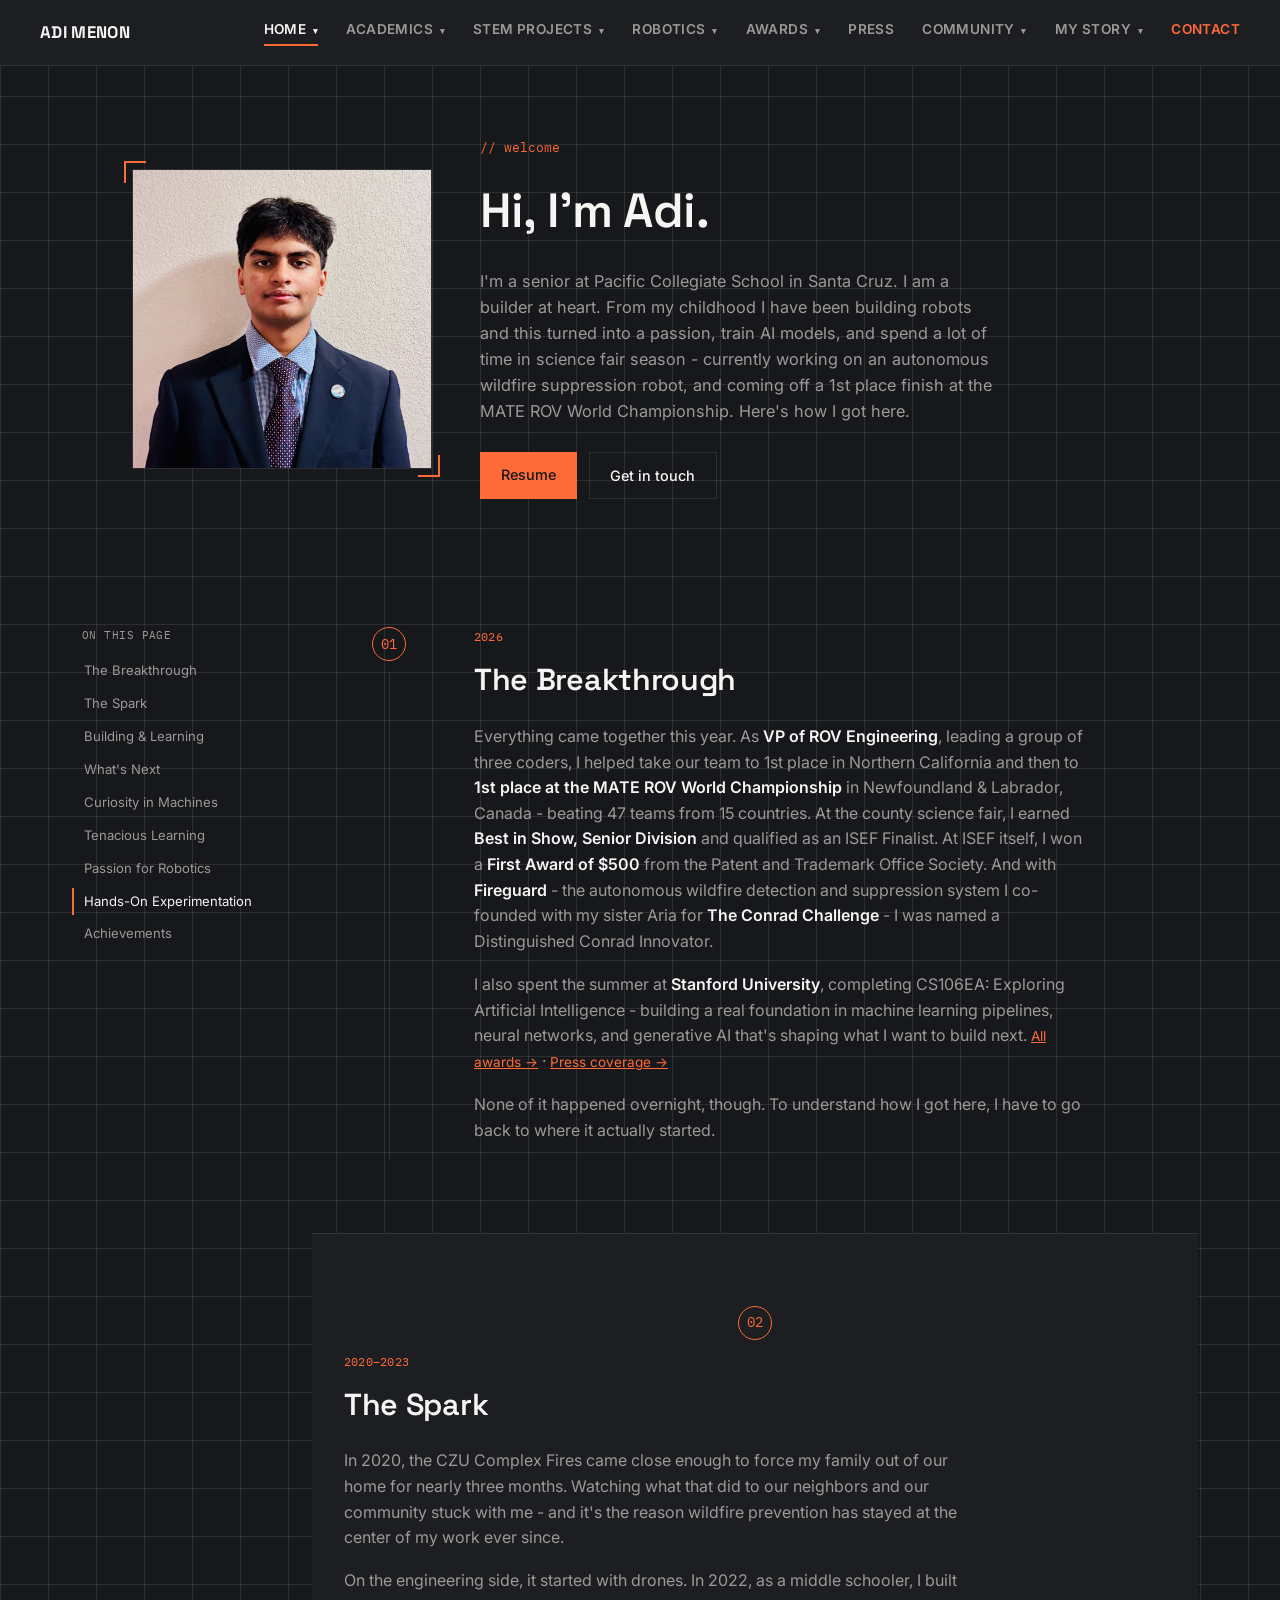
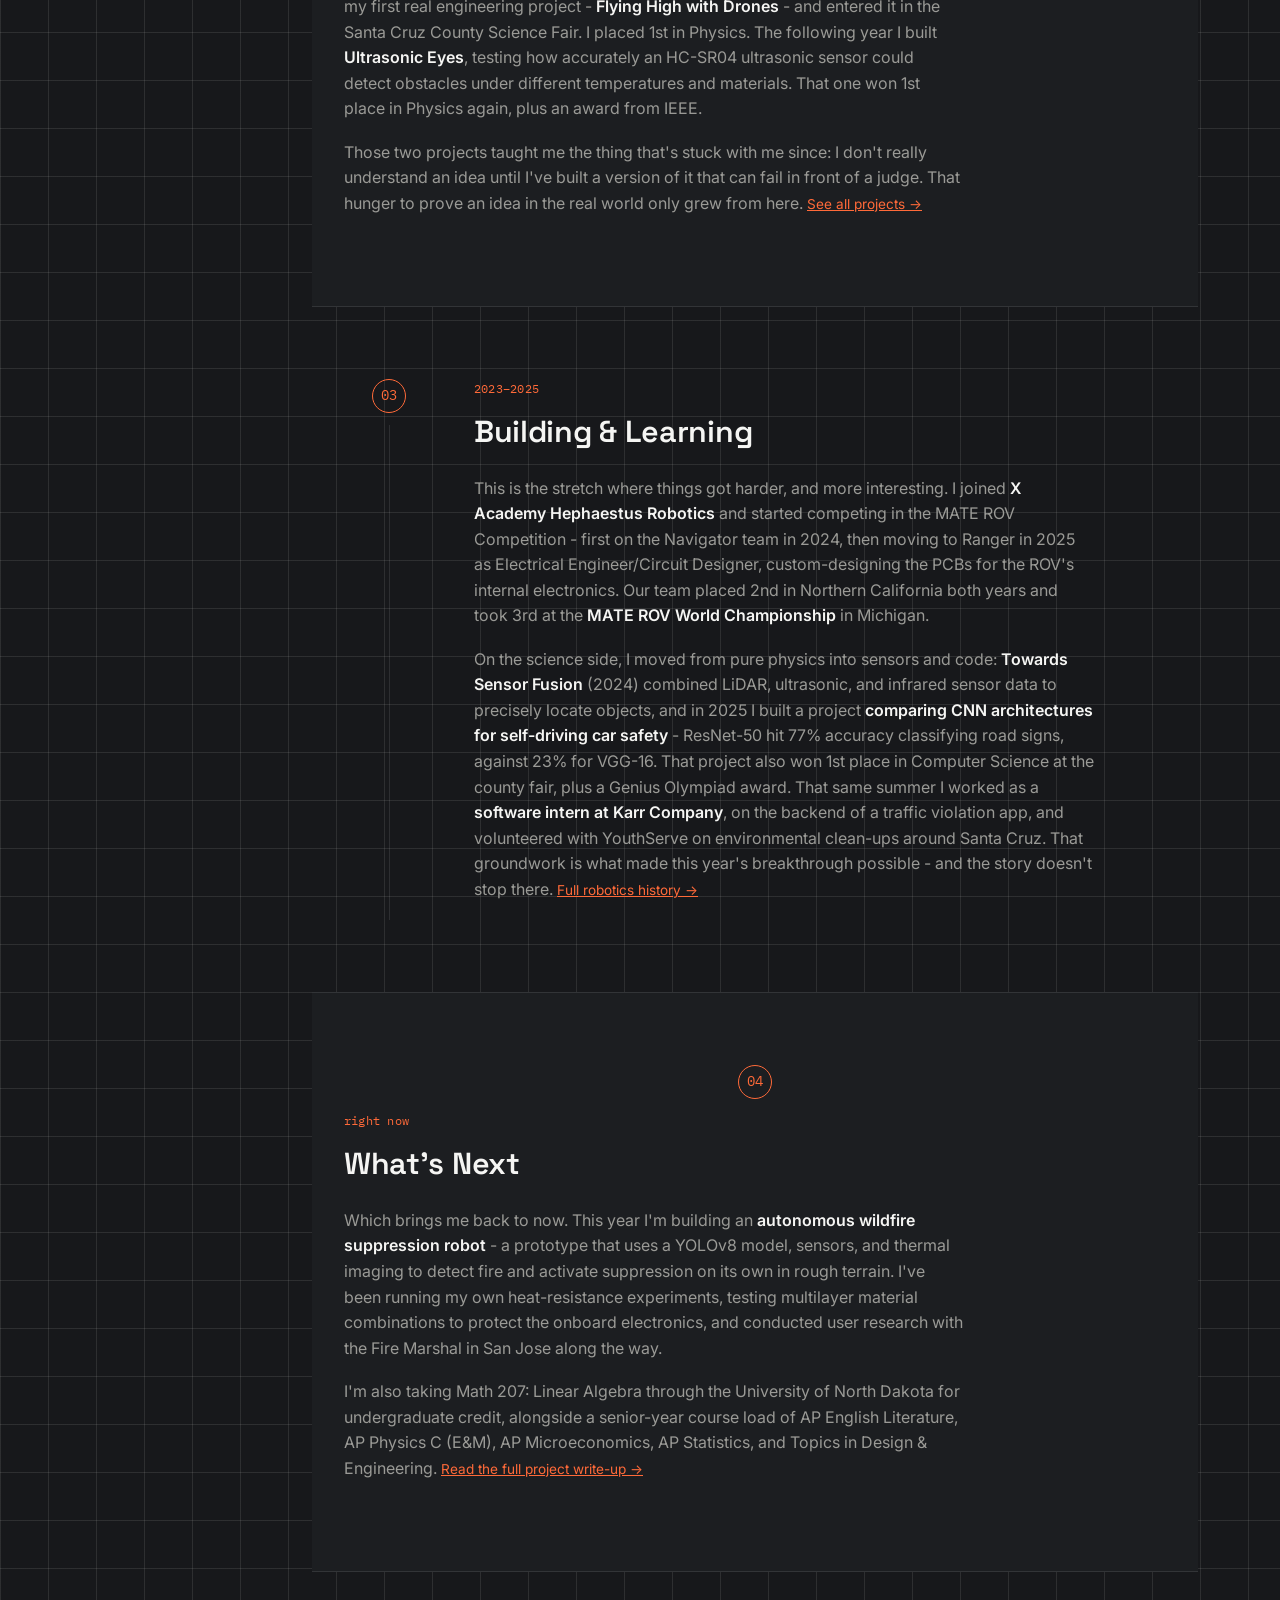
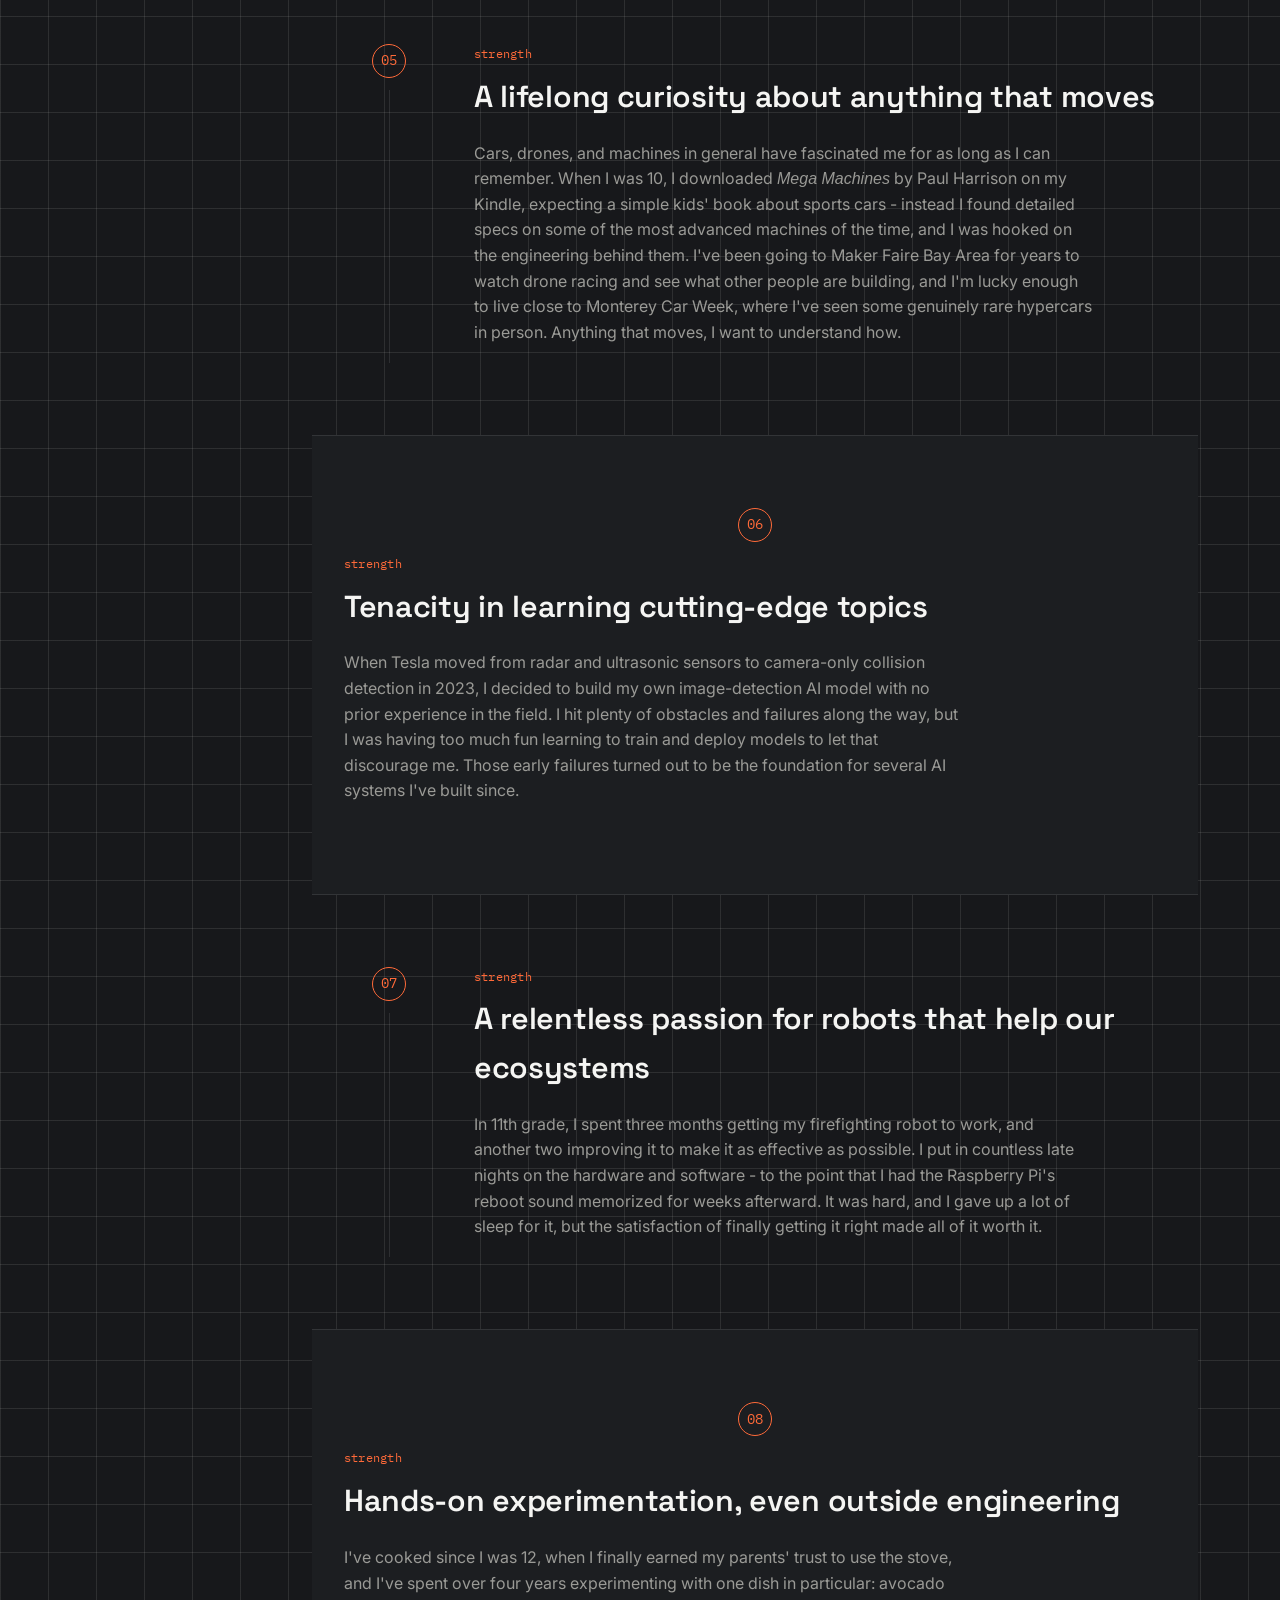
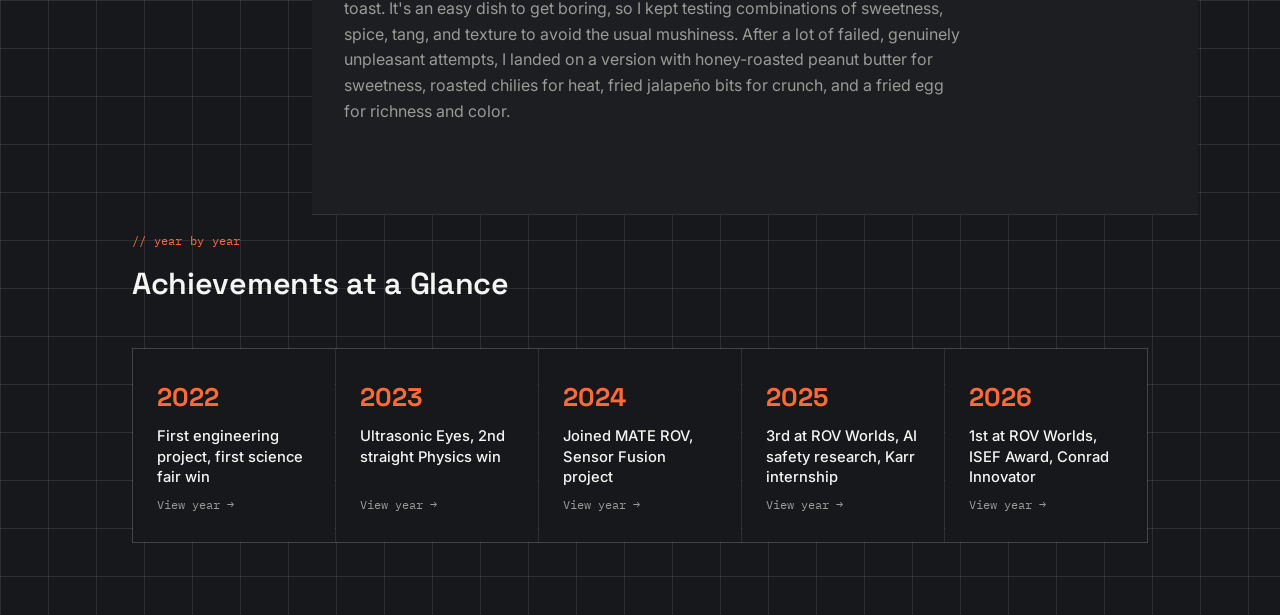
==== commit a5dcad14: "Update index.html" ====
--- a/index.html
+++ b/index.html
@@ -220,7 +220,7 @@
       <p class="hero-tag">// welcome</p>
       <h1>Hi, I'm Adi.</h1>
       <p class="hero-bio">
-        I'm a senior at Pacific Collegiate School in Santa Cruz. I build robots,
+        I'm a senior at Pacific Collegiate School in Santa Cruz. I am a builder at heart. From my childhood I have been building robots and this turned into a passion,
         train AI models, and spend a lot of time in science fair season -
         currently working on an autonomous wildfire suppression robot, and
         coming off a 1st place finish at the MATE ROV World Championship.
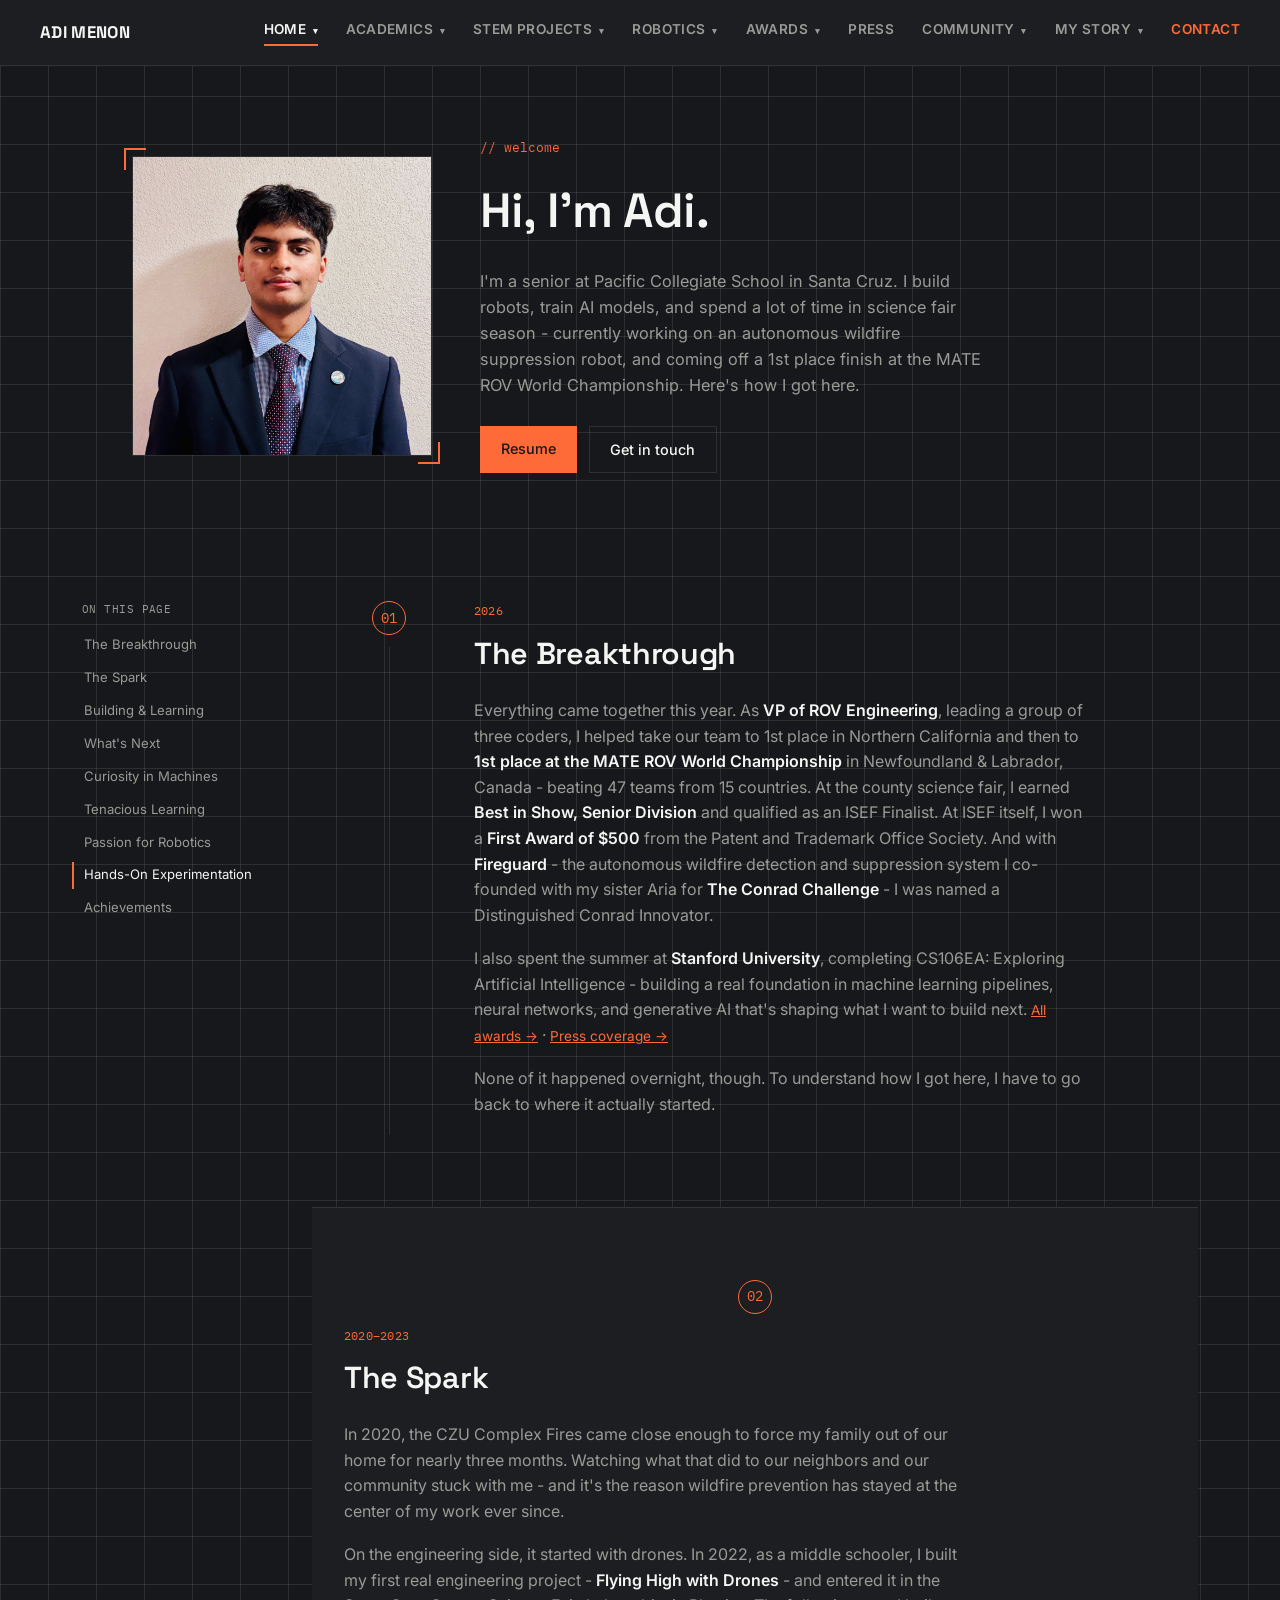
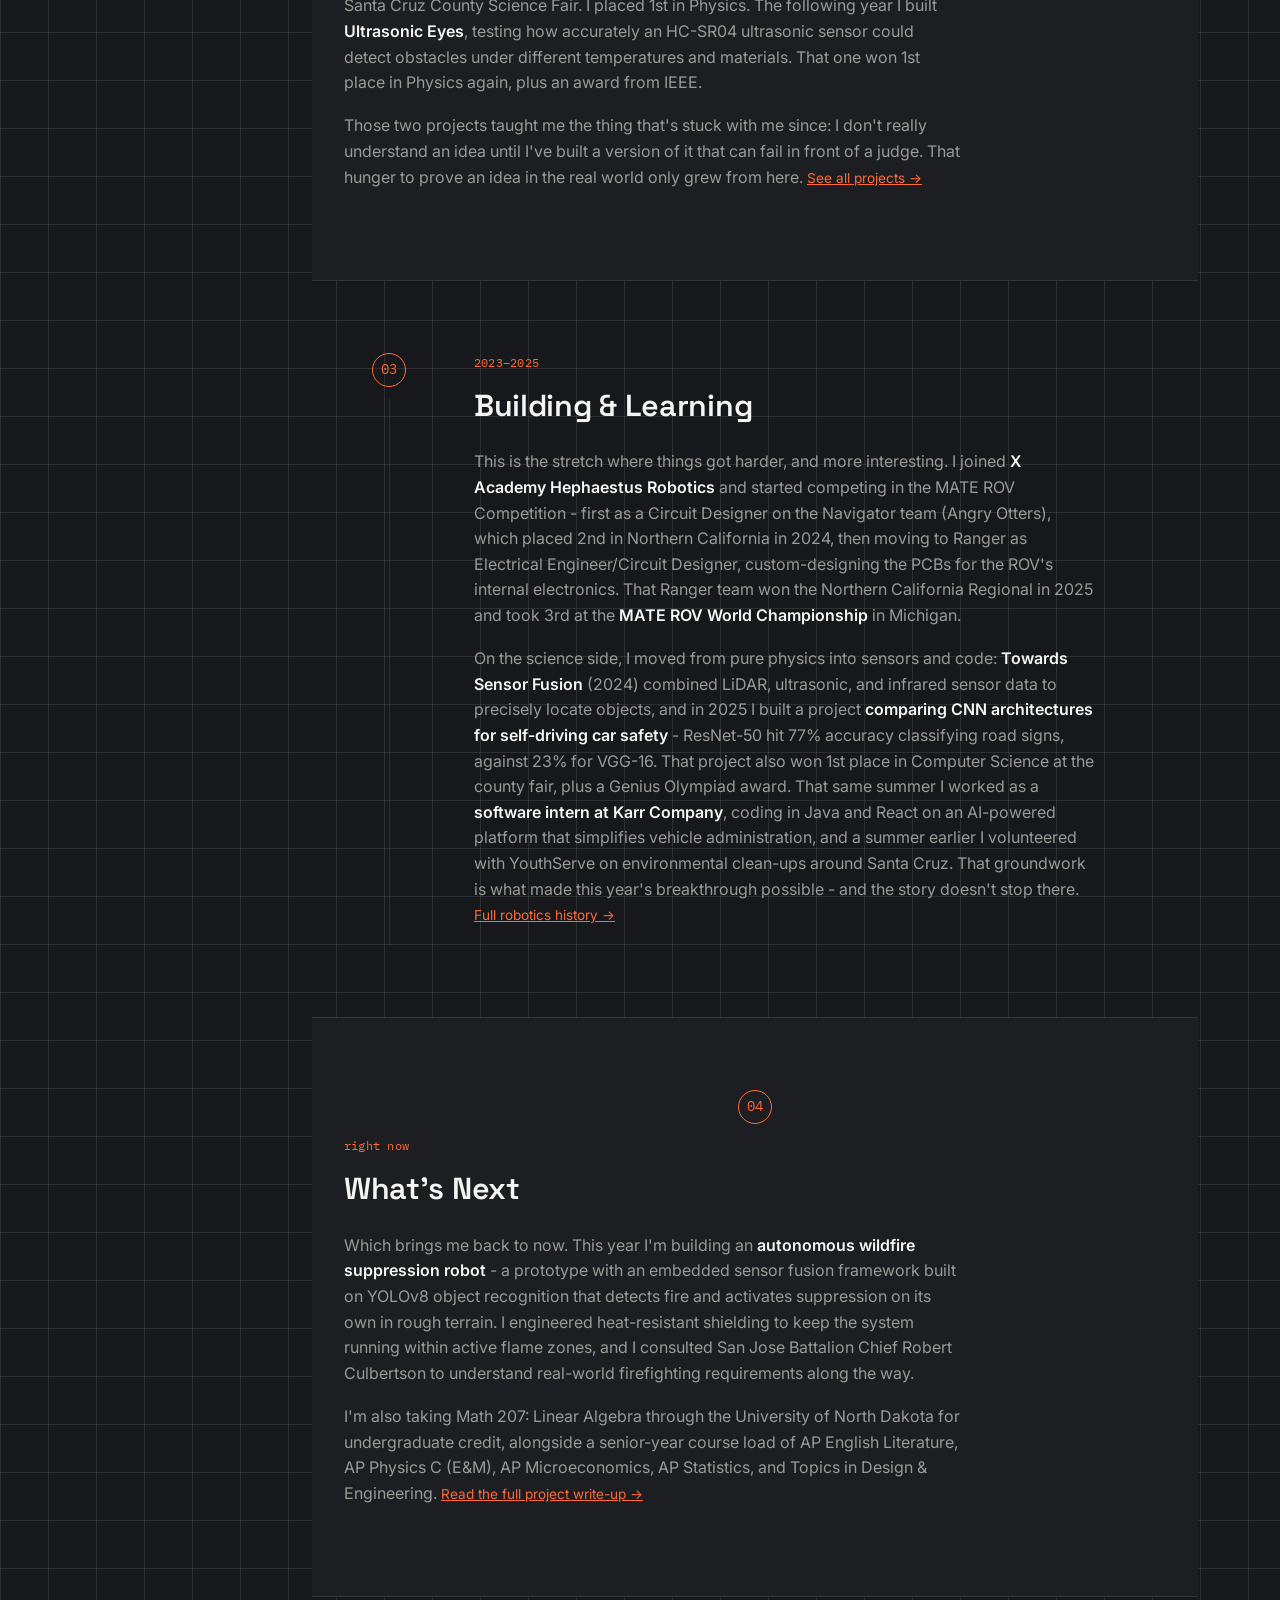
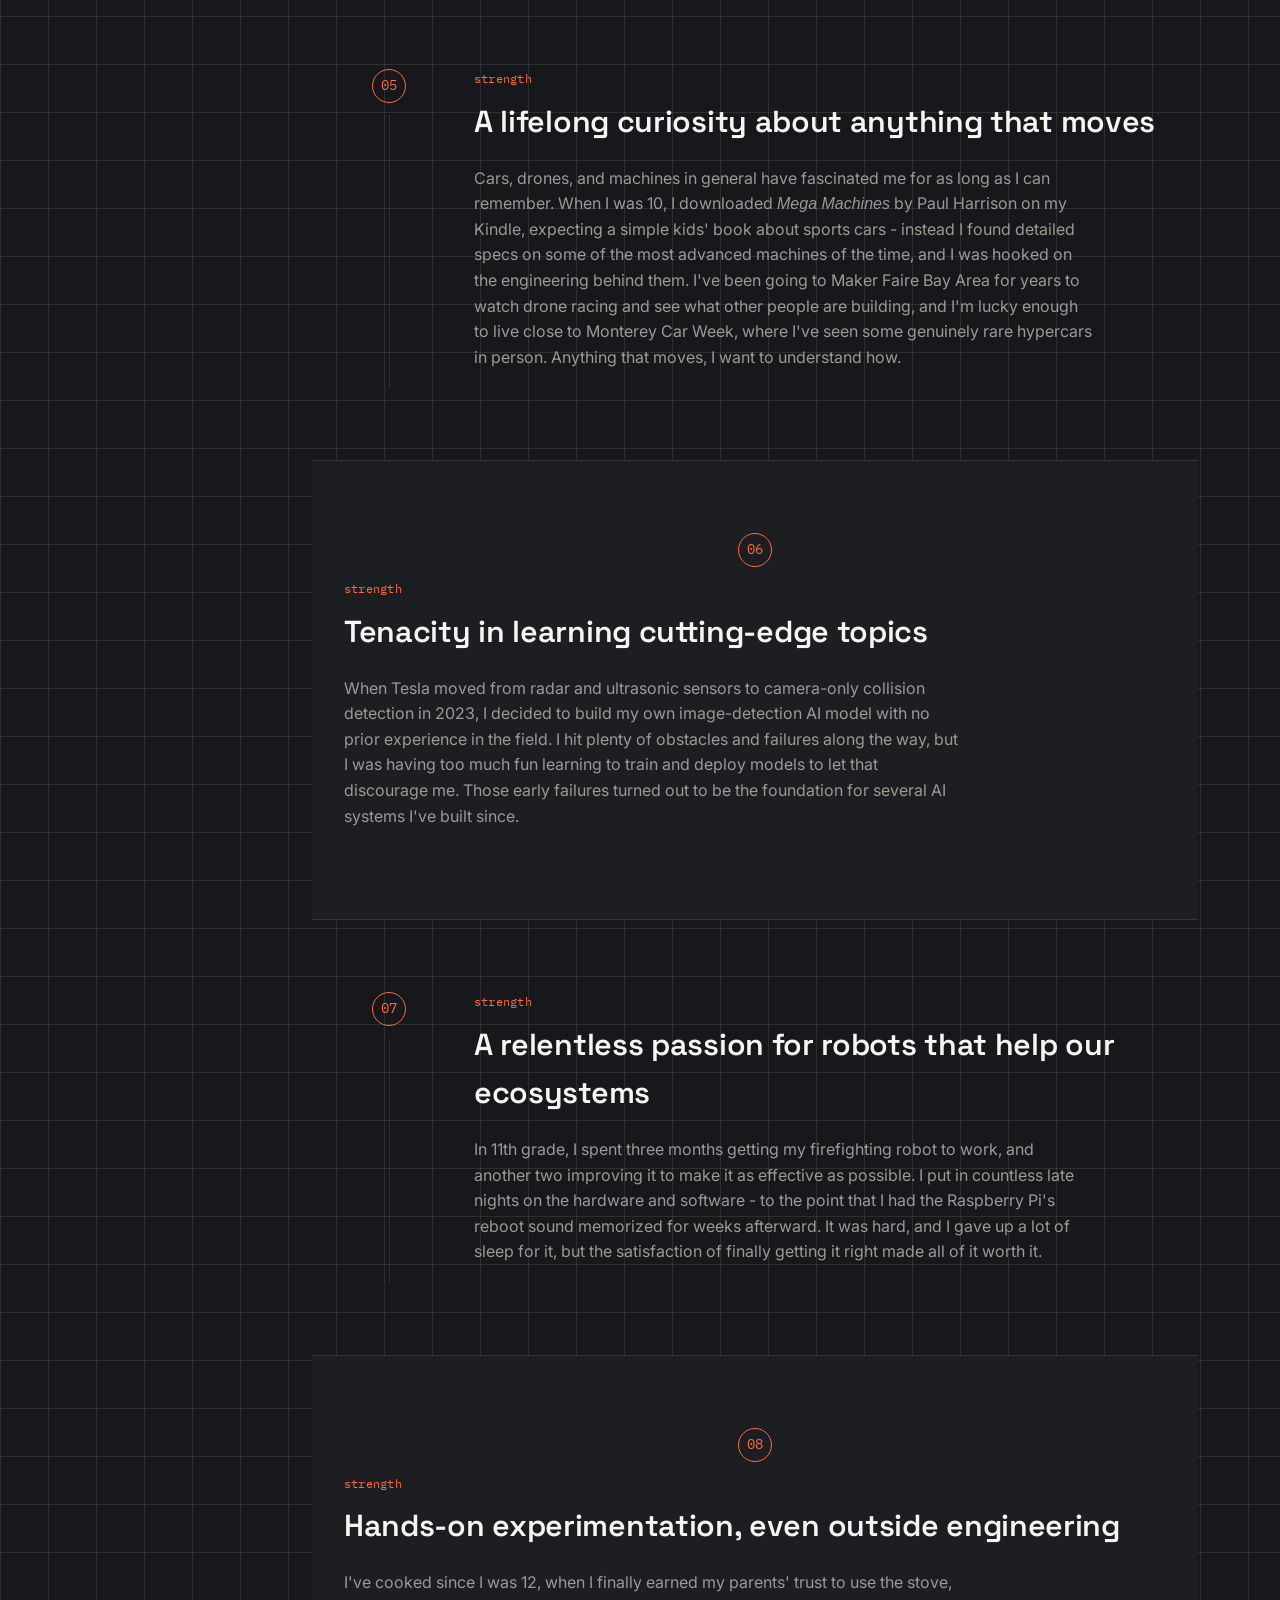
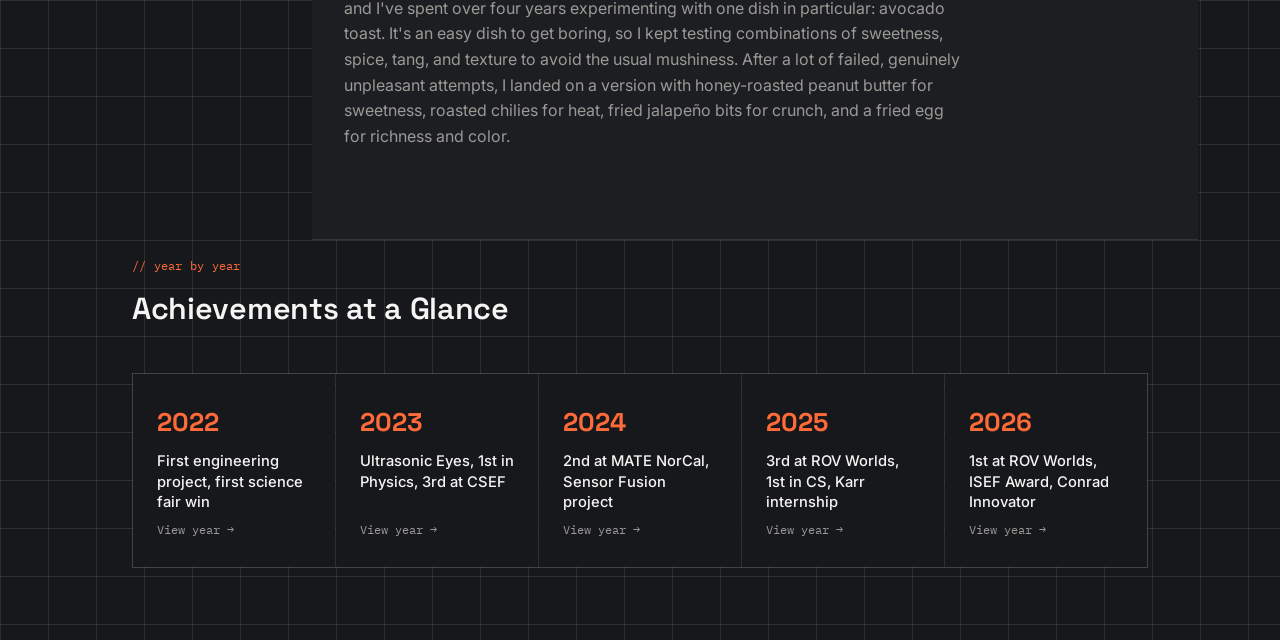
==== commit 21cdd359: "Add files via upload" ====
--- a/index.html
+++ b/index.html
@@ -220,7 +220,7 @@
       <p class="hero-tag">// welcome</p>
       <h1>Hi, I'm Adi.</h1>
       <p class="hero-bio">
-        I'm a senior at Pacific Collegiate School in Santa Cruz. I am a builder at heart. From my childhood I have been building robots and this turned into a passion,
+        I'm a senior at Pacific Collegiate School in Santa Cruz. I build robots,
         train AI models, and spend a lot of time in science fair season -
         currently working on an autonomous wildfire suppression robot, and
         coming off a 1st place finish at the MATE ROV World Championship.
@@ -331,12 +331,12 @@
       <p class="chapter-text">
         This is the stretch where things got harder, and more interesting. I
         joined <strong>X Academy Hephaestus Robotics</strong> and started
-        competing in the MATE ROV Competition - first on the Navigator
-        team in 2024, then moving to Ranger in 2025 as Electrical
-        Engineer/Circuit Designer, custom-designing the PCBs for the ROV's
-        internal electronics. Our team placed 2nd in Northern California both
-        years and took 3rd at the <strong>MATE ROV World Championship</strong>
-        in Michigan.
+        competing in the MATE ROV Competition - first as a Circuit Designer on
+        the Navigator team (Angry Otters), which placed 2nd in Northern California
+        in 2024, then moving to Ranger as Electrical Engineer/Circuit Designer,
+        custom-designing the PCBs for the ROV's internal electronics. That Ranger
+        team won the Northern California Regional in 2025 and took 3rd at the
+        <strong>MATE ROV World Championship</strong> in Michigan.
       </p>
       <p class="chapter-text">
         On the science side, I moved from pure physics into sensors and code:
@@ -347,8 +347,9 @@
         against 23% for VGG-16. That project also won 1st place in Computer
         Science at the county fair, plus a Genius Olympiad award. That same
         summer I worked as a <strong>software intern at Karr Company</strong>,
-        on the backend of a traffic violation app, and volunteered with
-        YouthServe on environmental clean-ups around Santa Cruz. That
+        coding in Java and React on an AI-powered platform that simplifies vehicle
+        administration, and a summer earlier I volunteered with YouthServe on
+        environmental clean-ups around Santa Cruz. That
         groundwork is what made this year's breakthrough possible - and the
         story doesn't stop there.
         <a href="robotics.html" class="press-link">Full robotics history &rarr;</a>
@@ -366,12 +367,12 @@
       <h2>What's Next</h2>
       <p class="chapter-text">
         Which brings me back to now. This year I'm building an <strong>autonomous wildfire suppression
-        robot</strong> - a prototype that uses a YOLOv8 model, sensors, and
-        thermal imaging to detect fire and activate suppression on its own in
-        rough terrain. I've been running my own heat-resistance experiments,
-        testing multilayer material combinations to protect the onboard
-        electronics, and conducted user research with the Fire Marshal in San
-        Jose along the way.
+        robot</strong> - a prototype with an embedded sensor fusion framework
+        built on YOLOv8 object recognition that detects fire and activates
+        suppression on its own in rough terrain. I engineered heat-resistant
+        shielding to keep the system running within active flame zones, and I
+        consulted San Jose Battalion Chief Robert Culbertson to understand
+        real-world firefighting requirements along the way.
       </p>
       <p class="chapter-text">
         I'm also taking Math 207: Linear Algebra through the University of North
@@ -484,17 +485,17 @@
       </a>
       <a class="year-card" href="year-2023.html">
         <span class="year-card-year">2023</span>
-        <span class="year-card-headline">Ultrasonic Eyes, 2nd straight Physics win</span>
+        <span class="year-card-headline">Ultrasonic Eyes, 1st in Physics, 3rd at CSEF</span>
         <span class="year-card-more">View year &rarr;</span>
       </a>
       <a class="year-card" href="year-2024.html">
         <span class="year-card-year">2024</span>
-        <span class="year-card-headline">Joined MATE ROV, Sensor Fusion project</span>
+        <span class="year-card-headline">2nd at MATE NorCal, Sensor Fusion project</span>
         <span class="year-card-more">View year &rarr;</span>
       </a>
       <a class="year-card" href="year-2025.html">
         <span class="year-card-year">2025</span>
-        <span class="year-card-headline">3rd at ROV Worlds, AI safety research, Karr internship</span>
+        <span class="year-card-headline">3rd at ROV Worlds, 1st in CS, Karr internship</span>
         <span class="year-card-more">View year &rarr;</span>
       </a>
       <a class="year-card" href="year-2026.html">
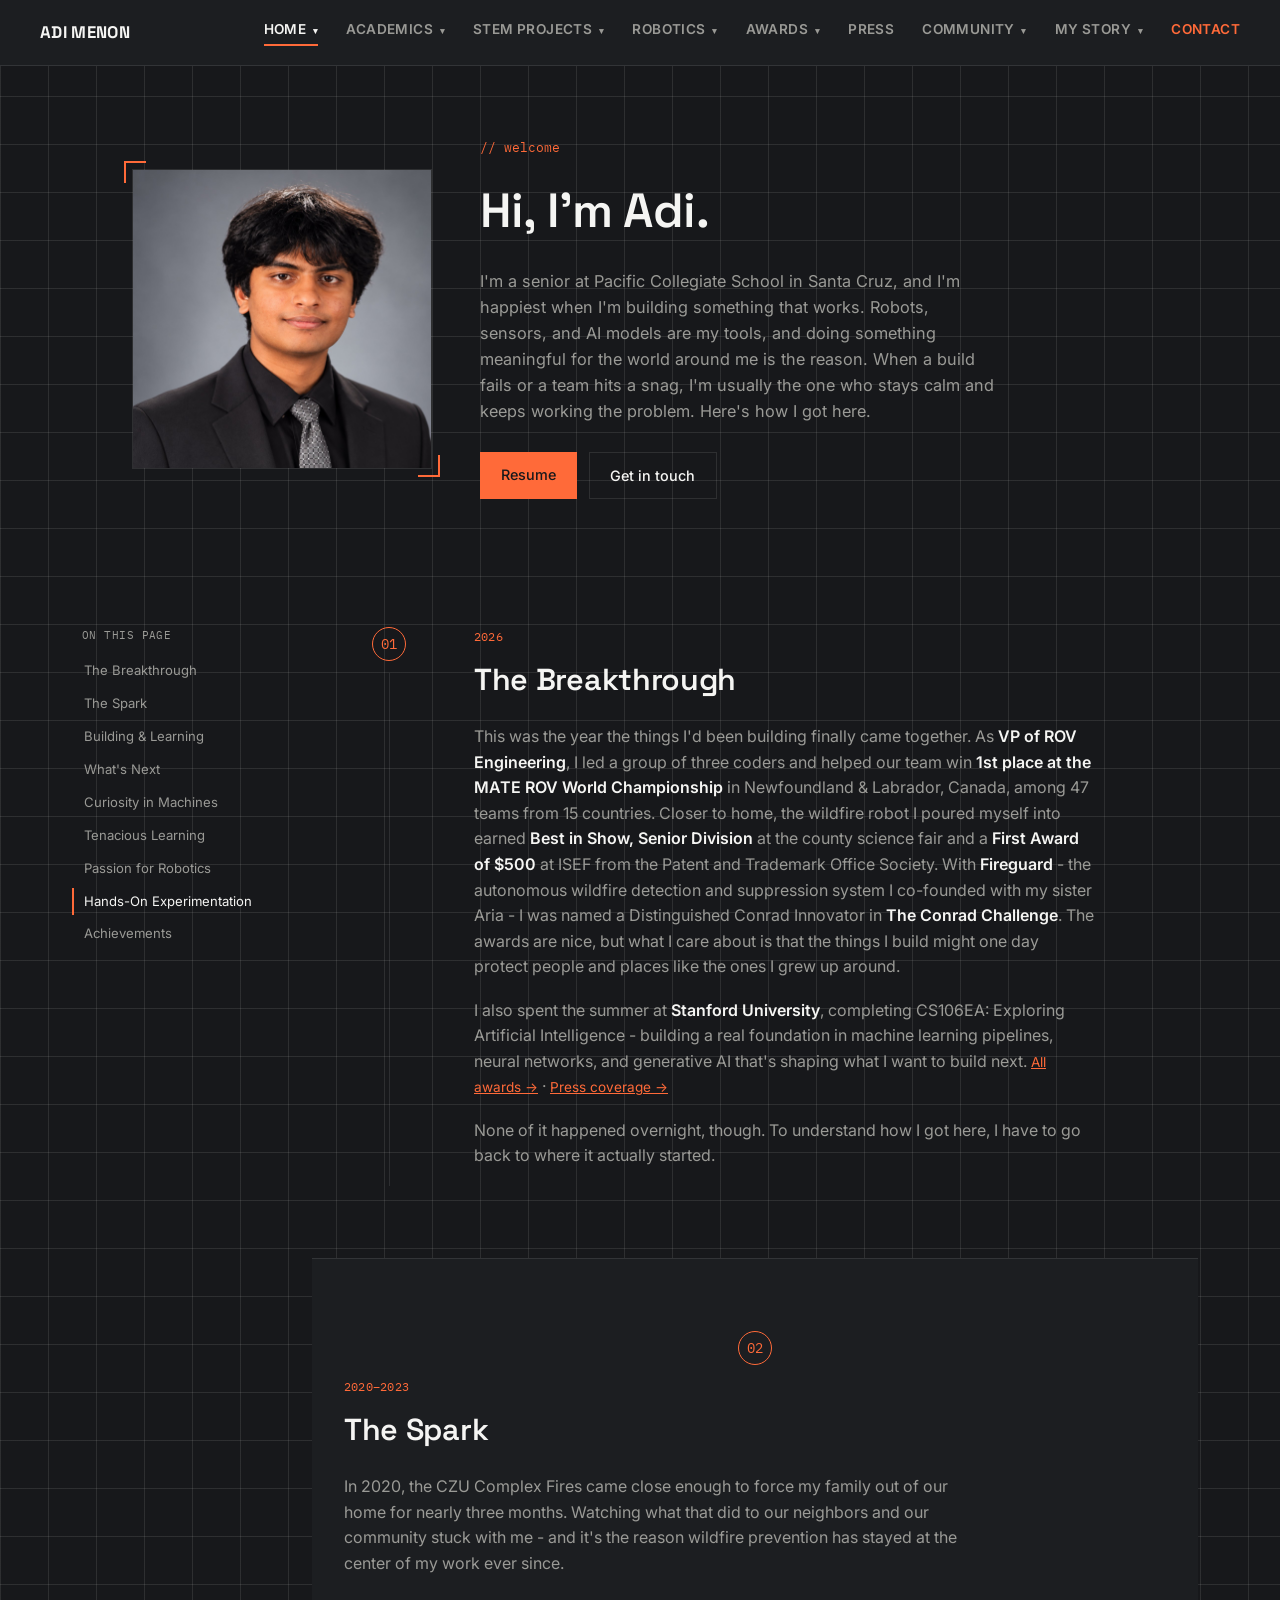
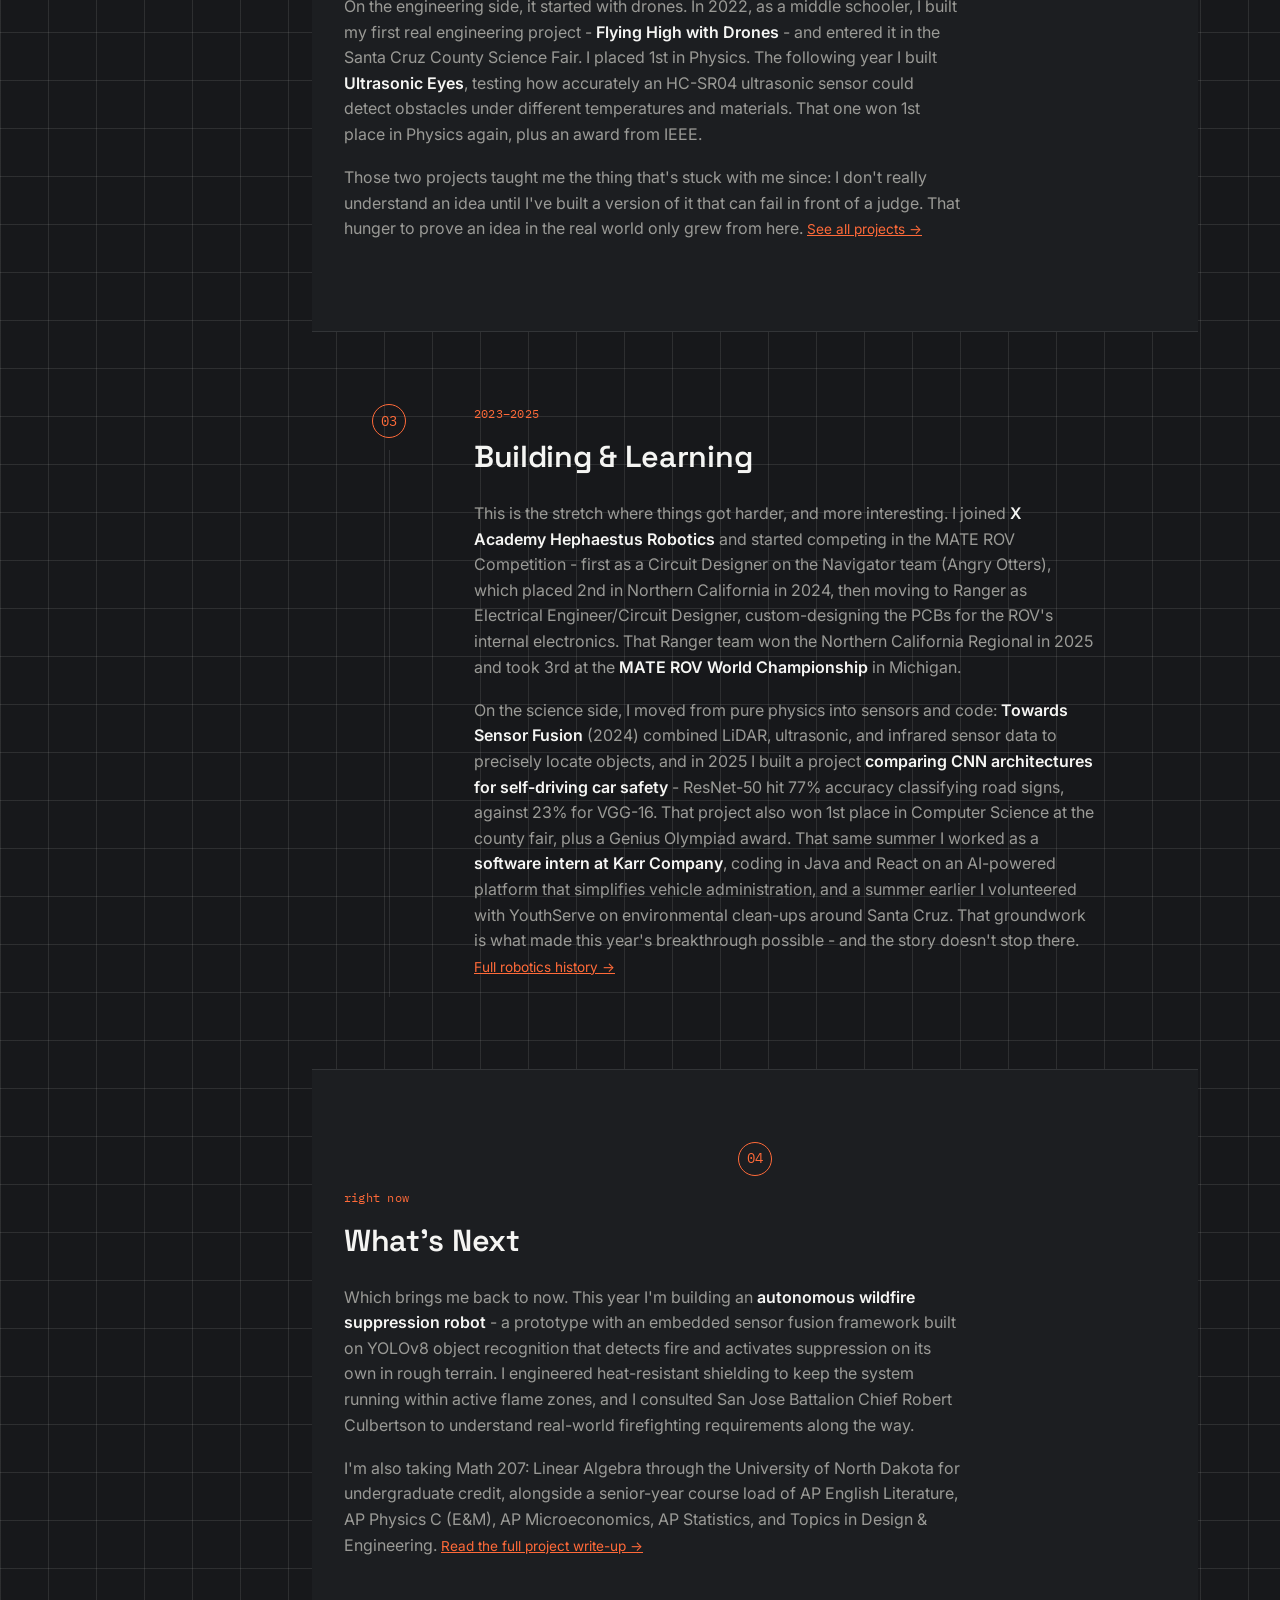
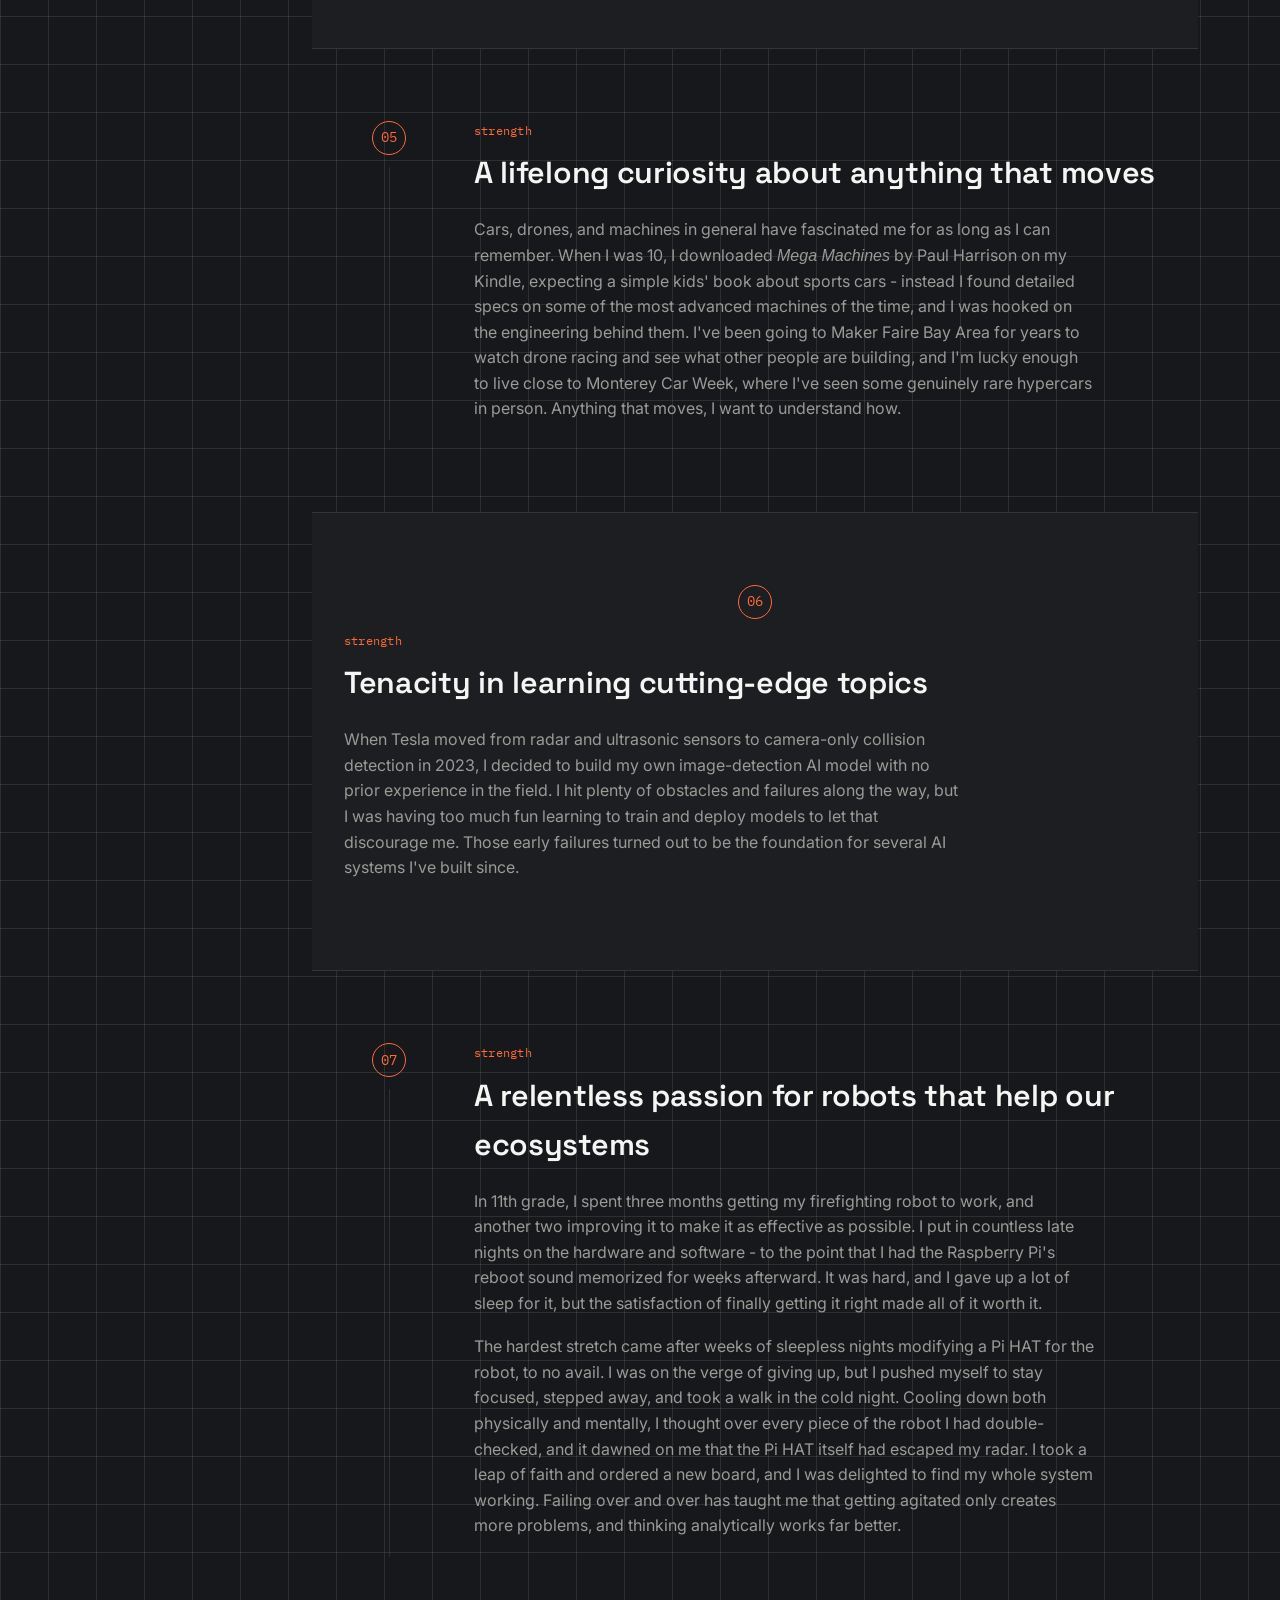
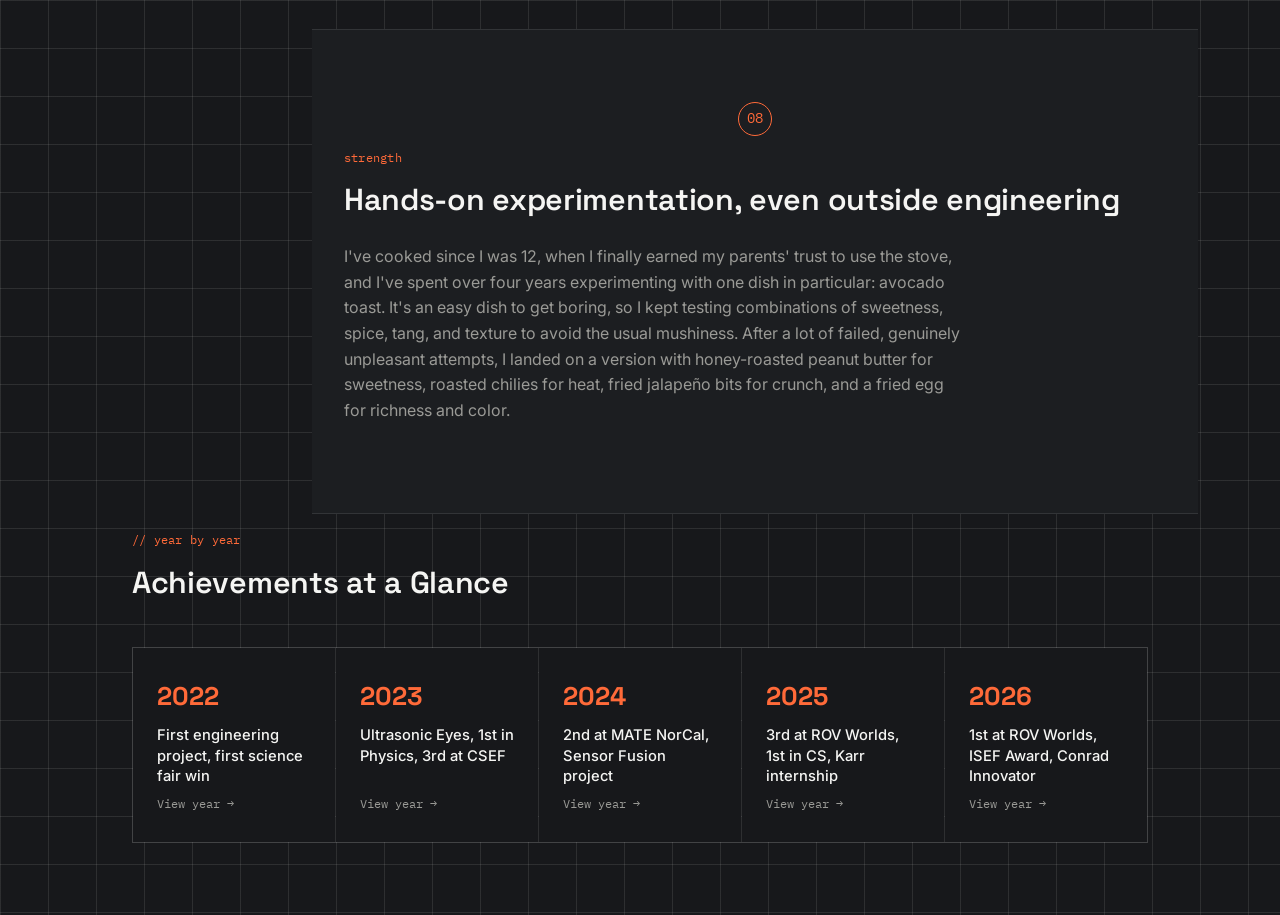
==== commit f59804f2: "Add files via upload" ====
--- a/index.html
+++ b/index.html
@@ -220,11 +220,11 @@
       <p class="hero-tag">// welcome</p>
       <h1>Hi, I'm Adi.</h1>
       <p class="hero-bio">
-        I'm a senior at Pacific Collegiate School in Santa Cruz. I build robots,
-        train AI models, and spend a lot of time in science fair season -
-        currently working on an autonomous wildfire suppression robot, and
-        coming off a 1st place finish at the MATE ROV World Championship.
-        Here's how I got here.
+        I'm a senior at Pacific Collegiate School in Santa Cruz, and I'm happiest
+        when I'm building something that works. Robots, sensors, and AI models
+        are my tools, and doing something meaningful for the world around me is
+        the reason. When a build fails or a team hits a snag, I'm usually the one
+        who stays calm and keeps working the problem. Here's how I got here.
       </p>
       <div class="hero-actions">
         <a class="btn" href="assets/adi-resume.pdf" target="_blank" rel="noopener">Resume</a>
@@ -258,18 +258,19 @@
       <span class="eyebrow-mono">2026</span>
       <h2>The Breakthrough</h2>
       <p class="chapter-text">
-        Everything came together this year. As <strong>VP of ROV Engineering</strong>,
-        leading a group of three coders, I helped take our team to 1st place in
-        Northern California and then to <strong>1st place at the MATE ROV World
-        Championship</strong> in Newfoundland &amp; Labrador, Canada -
-        beating 47 teams from 15 countries. At the county science fair, I earned
-        <strong>Best in Show, Senior Division</strong> and qualified as an ISEF
-        Finalist. At ISEF itself, I won a <strong>First Award of $500</strong>
-        from the Patent and Trademark Office Society. And with
+        This was the year the things I'd been building finally came together. As
+        <strong>VP of ROV Engineering</strong>, I led a group of three coders and
+        helped our team win <strong>1st place at the MATE ROV World
+        Championship</strong> in Newfoundland &amp; Labrador, Canada, among 47
+        teams from 15 countries. Closer to home, the wildfire robot I poured
+        myself into earned <strong>Best in Show, Senior Division</strong> at the
+        county science fair and a <strong>First Award of $500</strong> at ISEF
+        from the Patent and Trademark Office Society. With
         <strong>Fireguard</strong> - the autonomous wildfire detection and
-        suppression system I co-founded with my sister Aria for
-        <strong>The Conrad Challenge</strong> - I was named a Distinguished
-        Conrad Innovator.
+        suppression system I co-founded with my sister Aria - I was named a
+        Distinguished Conrad Innovator in <strong>The Conrad Challenge</strong>.
+        The awards are nice, but what I care about is that the things I build
+        might one day protect people and places like the ones I grew up around.
       </p>
       <p class="chapter-text">
         I also spent the summer at <strong>Stanford University</strong>, completing
@@ -444,6 +445,17 @@
         of sleep for it, but the satisfaction of finally getting it right made
         all of it worth it.
       </p>
+      <p class="chapter-text">
+        The hardest stretch came after weeks of sleepless nights modifying a Pi
+        HAT for the robot, to no avail. I was on the verge of giving up, but I
+        pushed myself to stay focused, stepped away, and took a walk in the cold
+        night. Cooling down both physically and mentally, I thought over every
+        piece of the robot I had double-checked, and it dawned on me that the Pi
+        HAT itself had escaped my radar. I took a leap of faith and ordered a new
+        board, and I was delighted to find my whole system working. Failing over
+        and over has taught me that getting agitated only creates more problems,
+        and thinking analytically works far better.
+      </p>
     </div>
   </section>
 
@@ -467,6 +479,7 @@
       </p>
     </div>
   </section>
+
 
   </div>
 </div>
